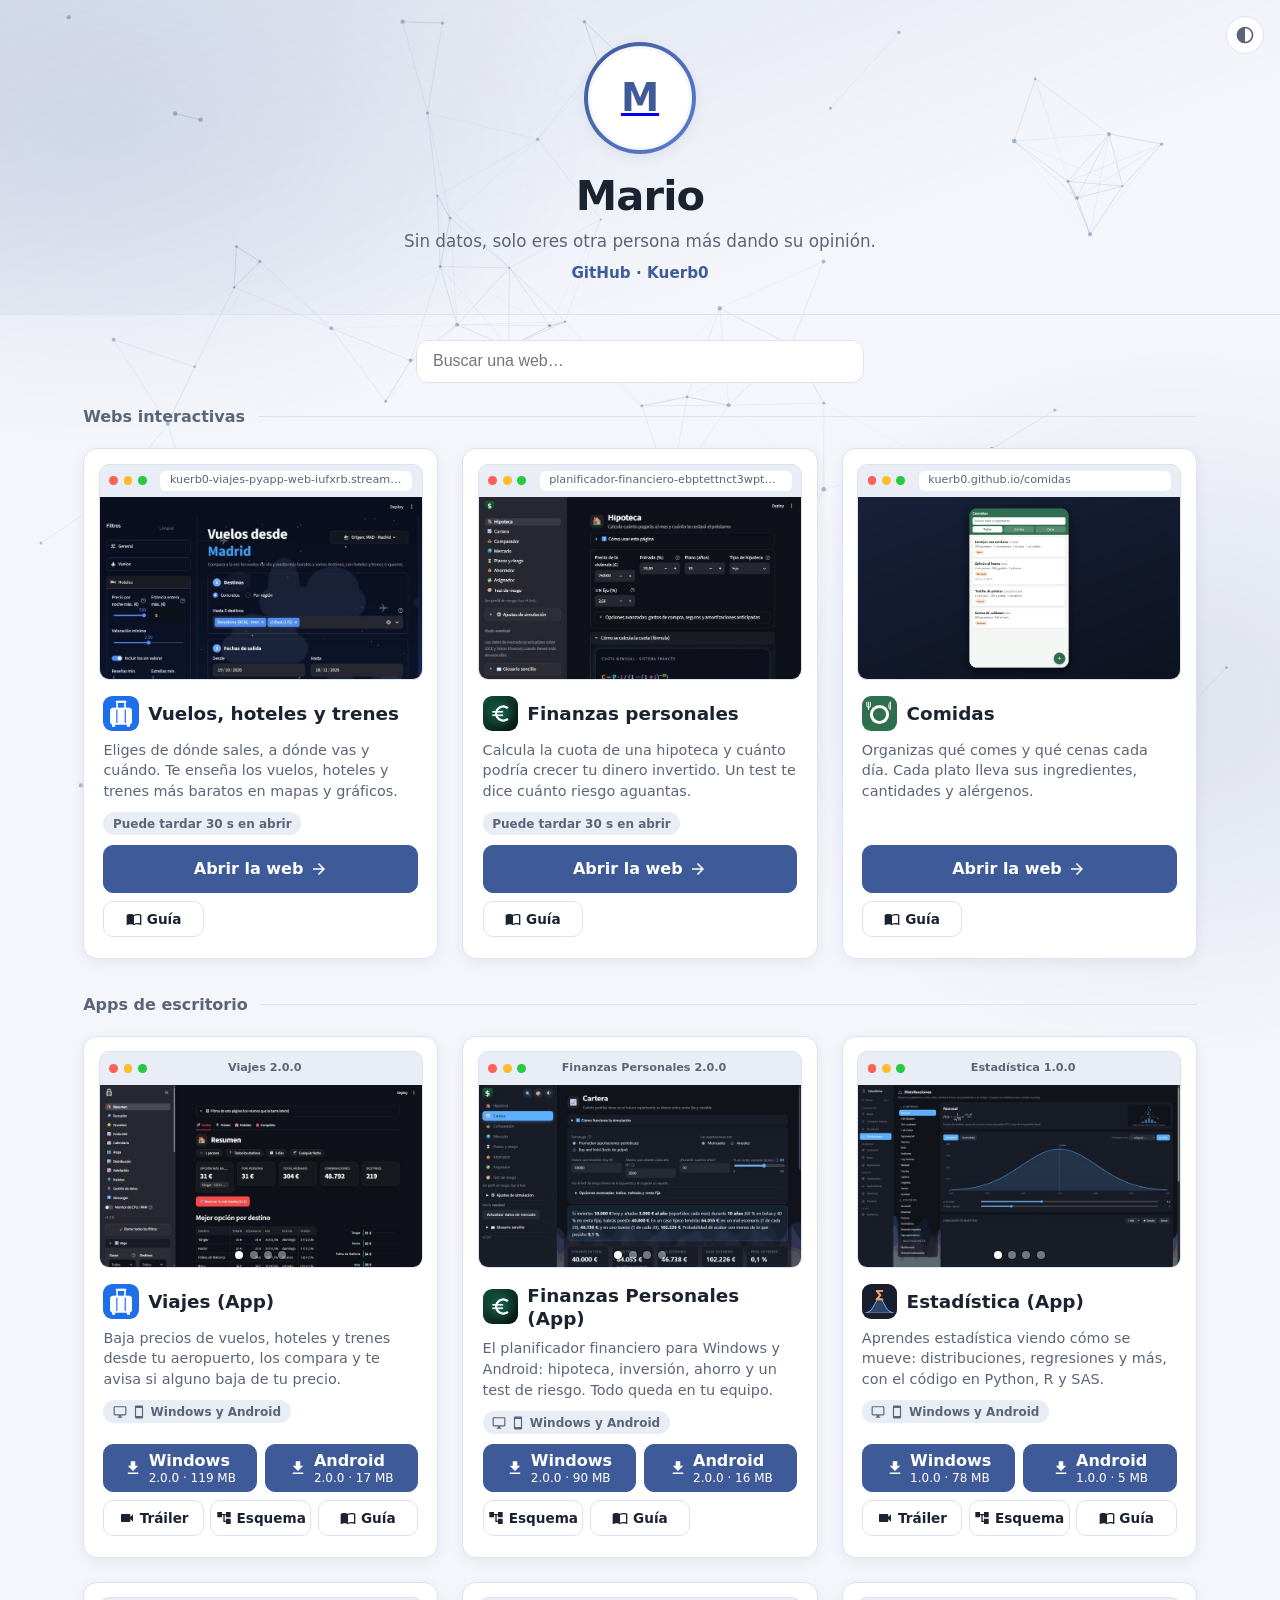
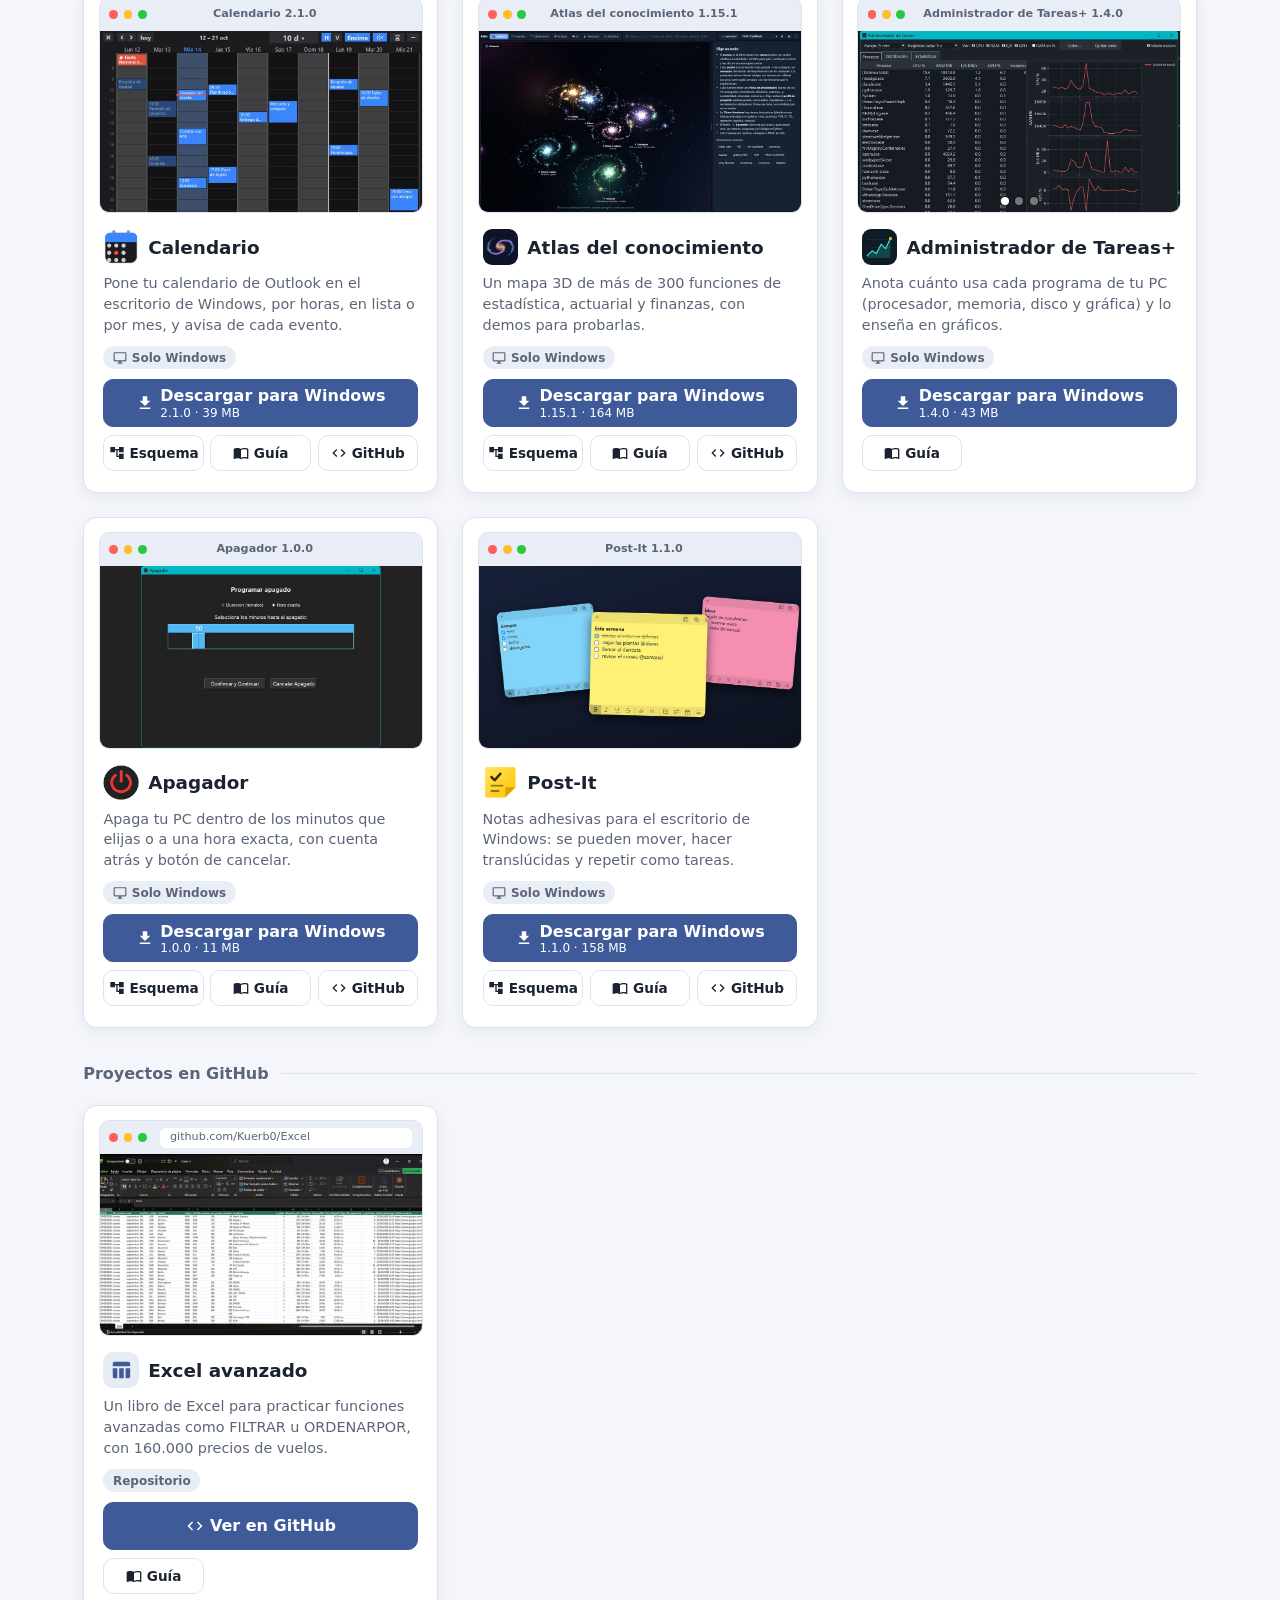
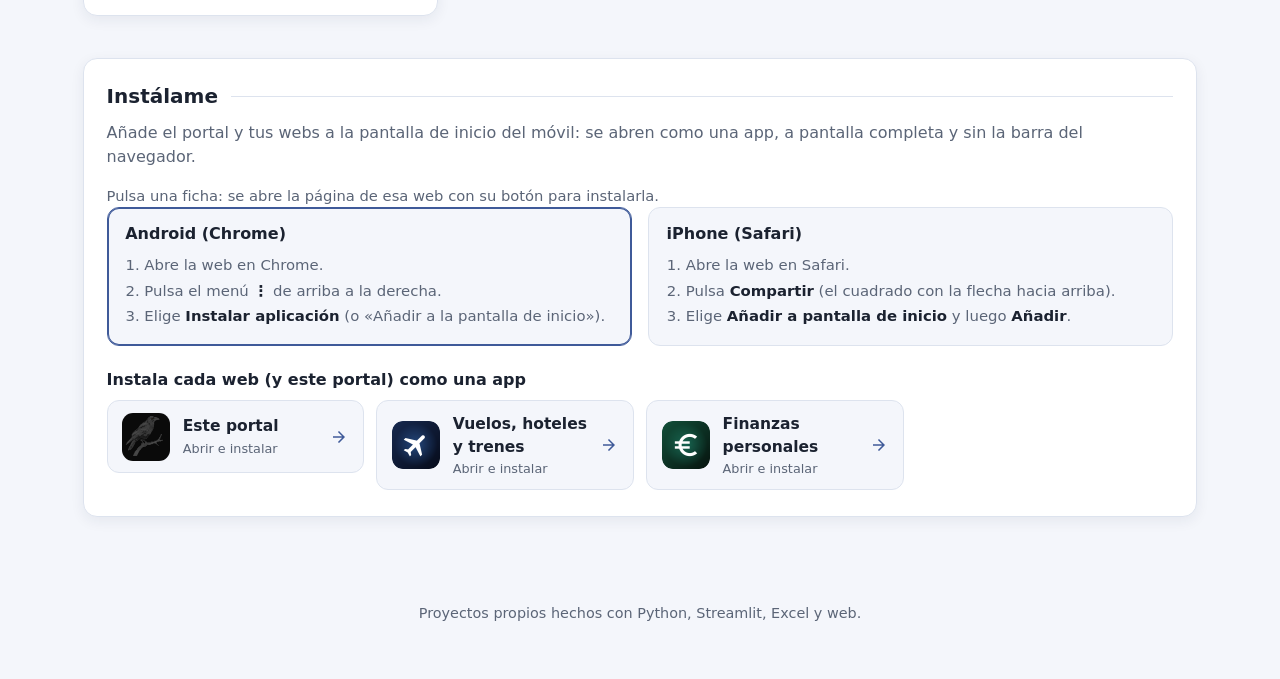
==== index.html @ 9c93e76f "Portal: acción principal clara, tarjetas iguales y barra de ventana en las apps - La acción principa" ====
<!doctype html>
<html lang="es">
<head>
<meta charset="utf-8">
<meta name="viewport" content="width=device-width,initial-scale=1">
<title>Mario · webs</title>
<meta name="description" content="Pequeñas webs interactivas para aprender y hacer cuentas: viajes, estadística básica, finanzas personales y más.">
<meta name="theme-color" content="#0e1320">
<meta property="og:type" content="website">
<meta property="og:title" content="Mario · webs">
<meta property="og:description" content="Sin datos, solo eres otra persona más dando su opinión.">
<meta property="og:image" content="https://kuerb0.github.io/portal/img/viajes.jpg">
<link rel="icon" type="image/png" href="icon-192.png">
<link rel="apple-touch-icon" href="apple-touch-icon.png">
<link rel="stylesheet" href="estilo.css">
</head>
<body>
<canvas id="fondo" aria-hidden="true"></canvas>
<header class="cabecera">
  <button id="tema" class="tema" type="button" title="Cambiar entre tema claro y oscuro" aria-label="Cambiar entre tema claro y oscuro">
    <svg viewBox="0 0 24 24" width="20" height="20" aria-hidden="true"><path fill="currentColor" d="M12 2C6.48 2 2 6.48 2 12s4.48 10 10 10 10-4.48 10-10S17.52 2 12 2zm0 18V4c4.41 0 8 3.59 8 8s-3.59 8-8 8z"/></svg>
  </button>
  <a class="perfil" href="https://github.com/Kuerb0" target="_blank" rel="noopener" aria-label="Perfil de GitHub">
    <img class="avatar" src="https://github.com/Kuerb0.png?size=200" alt="Foto de perfil" width="104" height="104" onerror="this.replaceWith(Object.assign(document.createElement('span'),{className:'avatar sin',textContent:'M'}))">
  </a>
  <h1>Mario</h1>
  <p class="lema">Sin datos, solo eres otra persona más dando su opinión.</p>
  <p class="enlaces"><a href="https://github.com/Kuerb0" target="_blank" rel="noopener">GitHub · Kuerb0</a></p>
</header>

<main>
  <div class="buscador"><input id="buscar" type="search" placeholder="Buscar una web…" aria-label="Buscar una web"></div>
  <section id="rejilla" class="rejilla" aria-live="polite"></section>
  <p id="vacio" class="vacio" hidden>Ninguna web coincide con la búsqueda.</p>

  <section id="instalar" class="instalar" aria-labelledby="t-instalar">
    <h2 id="t-instalar" class="seccion">Instálame</h2>
    <p class="inst-intro">Añade el portal y tus webs a la pantalla de inicio del móvil: se abren como una app, a pantalla completa y sin la barra del navegador.</p>
    <p id="inst-estado" class="inst-estado"></p>
    <div class="inst-pasos">
      <div id="pasos-android">
        <h3>Android (Chrome)</h3>
        <ol>
          <li>Abre la web en Chrome.</li>
          <li>Pulsa el menú <strong>⋮</strong> de arriba a la derecha.</li>
          <li>Elige <strong>Instalar aplicación</strong> (o «Añadir a la pantalla de inicio»).</li>
        </ol>
      </div>
      <div id="pasos-ios">
        <h3>iPhone (Safari)</h3>
        <ol>
          <li>Abre la web en Safari.</li>
          <li>Pulsa <strong>Compartir</strong> (el cuadrado con la flecha hacia arriba).</li>
          <li>Elige <strong>Añadir a pantalla de inicio</strong> y luego <strong>Añadir</strong>.</li>
        </ol>
      </div>
    </div>
    <h3 class="inst-sub">Instala cada web (y este portal) como una app</h3>
    <ul id="inst-apps" class="inst-apps"></ul>
  </section>
</main>

<footer class="pie">
  <p>Proyectos propios hechos con Python, Streamlit, Excel y web.</p>
</footer>
<div class="visor-modal" id="visor" role="dialog" aria-modal="true" aria-labelledby="visor-titulo">
  <header>
    <h2 id="visor-titulo">Flujograma</h2>
    <button class="btn" id="visor-menos" type="button" title="Alejar" aria-label="Alejar">−</button>
    <button class="btn" id="visor-mas" type="button" title="Acercar" aria-label="Acercar">+</button>
    <button class="btn" id="visor-ajustar" type="button" title="Ajustar a la ventana">Ajustar</button>
    <a class="btn" id="visor-abrir" href="#" target="_blank" rel="noopener" title="Abrir el SVG en una pestaña">Abrir SVG</a>
    <button class="btn" id="visor-cerrar" type="button" title="Cerrar (Esc)" aria-label="Cerrar">✕</button>
  </header>
  <div class="lienzo" id="visor-lienzo"><img id="visor-img" alt="" draggable="false"></div>
  <footer>Rueda del ratón o +/− para ampliar · arrastra para moverte · Esc para cerrar</footer>
</div>
<script src="instalar.js"></script>
<script src="portal.js"></script>
<script src="fondo.js"></script>
</body>
</html>
---- estilo.css ----
:root{--fondo:#f4f6fb;--tarjeta:#ffffff;--texto:#1b2230;--suave:#5b6577;--borde:#dde3ee;--acento:#3f5a99;--acento2:#5b7fd1;--sombra:0 4px 14px rgba(30,40,70,.07);--marco:#e9edf6;--ok:#1f7a45;--ok-fondo:rgba(31,122,69,.12);--tinte:rgba(63,90,153,.12);--sobre-acento:#ffffff}
@media (prefers-color-scheme:dark){:root:not([data-tema="claro"]){--fondo:#0e1320;--tarjeta:#171e30;--texto:#e8ecf5;--suave:#9aa6bf;--borde:#27314a;--acento:#7b9bf0;--acento2:#a5bbff;--sombra:0 4px 14px rgba(0,0,0,.35);--marco:#222c45;--ok:#5fd08d;--ok-fondo:rgba(95,208,141,.14);--tinte:rgba(123,155,240,.16);--sobre-acento:#0e1320}}
:root[data-tema="oscuro"]{--fondo:#0e1320;--tarjeta:#171e30;--texto:#e8ecf5;--suave:#9aa6bf;--borde:#27314a;--acento:#7b9bf0;--acento2:#a5bbff;--sombra:0 4px 14px rgba(0,0,0,.35);--marco:#222c45;--ok:#5fd08d;--ok-fondo:rgba(95,208,141,.14);--tinte:rgba(123,155,240,.16);--sobre-acento:#0e1320}
*{box-sizing:border-box}
body{margin:0;background:var(--fondo);color:var(--texto);font-family:"Segoe UI",system-ui,-apple-system,sans-serif;line-height:1.5}
#fondo{position:fixed;inset:0;width:100%;height:100%;z-index:-1;pointer-events:none}
body::before{content:"";position:fixed;inset:-20%;z-index:-2;pointer-events:none;background:radial-gradient(40% 35% at 20% 25%,var(--tinte),transparent 70%),radial-gradient(35% 40% at 80% 70%,var(--tinte),transparent 70%);animation:deriva 28s ease-in-out infinite alternate}
@keyframes deriva{to{transform:translate3d(6%,4%,0) scale(1.08)}}
a:focus-visible,button:focus-visible{outline:2px solid var(--acento);outline-offset:3px}
.cabecera{position:relative;text-align:center;padding:2.6rem 1.2rem 1.8rem;background:linear-gradient(160deg,var(--tinte),transparent 70%);border-bottom:1px solid var(--borde)}
.perfil{display:inline-block;border-radius:50%;padding:4px;background:linear-gradient(135deg,var(--acento),var(--acento2));box-shadow:var(--sombra);transition:transform .25s ease}
.perfil:hover{transform:scale(1.04)}
.avatar{display:block;width:104px;height:104px;border-radius:50%;object-fit:cover;background:var(--tarjeta);border:3px solid var(--fondo)}
.avatar.sin{display:grid;place-items:center;font-size:2.4rem;font-weight:700;color:var(--acento)}
.cabecera h1{margin:.7rem 0 .1rem;font-size:clamp(1.8rem,4.5vw,2.6rem);letter-spacing:-.02em}
.lema{margin:0 auto;max-width:34rem;color:var(--suave);font-size:1.05rem}
.enlaces{margin:.5rem 0 0;font-size:.95rem}
.enlaces a{color:var(--acento);text-decoration:none;font-weight:600}
.enlaces a:hover{text-decoration:underline}
.tema{position:absolute;top:1rem;right:1rem;display:grid;place-items:center;border:1px solid var(--borde);background:var(--tarjeta);color:var(--suave);border-radius:999px;width:2.4rem;height:2.4rem;cursor:pointer;transition:color .2s,border-color .2s}
.tema:hover{color:var(--acento);border-color:var(--acento)}
main{max-width:72rem;margin:0 auto;padding:1.6rem 1.2rem 3rem}
.buscador{margin:0 auto .8rem;max-width:28rem}
.buscador input{width:100%;padding:.7rem 1rem;border-radius:12px;border:1px solid var(--borde);background:var(--tarjeta);color:var(--texto);font-size:1rem}
.buscador input:focus{outline:2px solid var(--acento);outline-offset:1px}
.aviso{display:flex;align-items:center;justify-content:center;gap:.4rem;margin:0 auto 1.8rem;max-width:40rem;text-align:center;font-size:.85rem;color:var(--suave)}
.aviso svg{flex:none}
.rejilla{display:grid;grid-template-columns:repeat(auto-fill,minmax(min(20rem,100%),1fr));gap:1.5rem}
.tarjeta{position:relative;display:flex;flex-direction:column;overflow:hidden;border-radius:14px;background:var(--tarjeta);border:1px solid var(--borde);box-shadow:var(--sombra);color:inherit;text-decoration:none;transition:transform .2s ease,box-shadow .2s ease,border-color .2s ease;animation:entra .5s ease both}
.tarjeta.viva:hover,.tarjeta.viva:focus-within{transform:translateY(-3px);border-color:var(--acento);box-shadow:0 10px 24px rgba(30,40,70,.16)}
.tarjeta.apagada{opacity:.75}
.marco{position:relative;z-index:2;cursor:zoom-in;margin:.9rem .9rem 0;border-radius:10px;overflow:hidden;border:1px solid var(--borde);background:var(--marco)}
.barra{display:flex;align-items:center;gap:.35rem;padding:.4rem .6rem}
.barra i{width:.55rem;height:.55rem;border-radius:50%;background:#ff6159}
.barra i:nth-child(2){background:#ffbd2e}.barra i:nth-child(3){background:#28c941}
.barra span{margin-left:.5rem;flex:1;font-size:.7rem;color:var(--suave);background:var(--tarjeta);border-radius:6px;padding:.1rem .6rem;white-space:nowrap;overflow:hidden;text-overflow:ellipsis}
.barra.ventana span{background:none;margin:0 2.2rem 0 0;text-align:center;font-weight:600}
.tarjeta.ampliada{grid-column:1/-1;flex-direction:row;align-items:flex-start;border-color:var(--acento)}
.tarjeta.ampliada .marco{flex:1.9 1 0;min-width:0;margin:1.1rem;cursor:zoom-out}
.tarjeta.ampliada .cuerpo{flex:1 1 0;min-width:17rem}
@media (max-width:899px){.tarjeta.ampliada{flex-direction:column}.tarjeta.ampliada .marco{margin:.9rem .9rem 0}}
.marco:focus-visible{outline:3px solid var(--acento);outline-offset:2px}
::view-transition-group(*){animation-duration:.35s}
.vista{aspect-ratio:16/9;overflow:hidden;background:var(--tarjeta)}
.vista img{display:block;width:100%;height:100%;object-fit:cover;object-position:top left;transition:transform .5s ease}
.tarjeta.viva:hover .vista>img{transform:scale(1.04)}
.galeria{position:relative;width:100%;height:100%}
.galeria img{position:absolute;inset:0;opacity:0;transition:opacity .7s ease}
.galeria img.on{opacity:1}
.puntos{position:absolute;left:0;right:0;bottom:.45rem;display:flex;justify-content:center;gap:.4rem}
.puntos button{width:.5rem;height:.5rem;padding:0;border:0;border-radius:50%;background:#ffffff66;cursor:pointer;box-shadow:0 0 0 1px #0006}
.puntos button.on{background:#fff}
.sin-imagen{display:grid;place-items:center;height:100%;color:var(--acento);opacity:.35}
.cuerpo{display:flex;flex-direction:column;gap:.55rem;padding:1rem 1.2rem 1.3rem;flex:1}
.titulo{display:flex;align-items:center;gap:.6rem}
.ico{flex:none;display:grid;place-items:center;width:2.2rem;height:2.2rem;border-radius:10px;background:var(--tinte);color:var(--acento)}
.ico.propio{background:none}
.ico.propio img{width:100%;height:100%;border-radius:9px;object-fit:cover}
.cuerpo h2{margin:0;font-size:1.15rem;line-height:1.25;flex:1}
.seccion{grid-column:1/-1;display:flex;align-items:center;gap:.8rem;margin:.6rem 0 -.3rem;font-size:1rem;font-weight:650;color:var(--suave)}
.seccion::after{content:"";flex:1;height:1px;background:var(--borde)}
.resumen{margin:0;font-size:.9rem;line-height:1.45;color:var(--suave);display:-webkit-box;-webkit-line-clamp:3;line-clamp:3;-webkit-box-orient:vertical;overflow:hidden;min-height:calc(3 * 1.45em)}
.insignia{display:flex;align-items:center;min-height:1.6rem}
.estado{display:inline-flex;align-items:center;gap:.3rem;font-size:.75rem;font-weight:600;padding:.15rem .6rem;border-radius:999px;background:var(--marco);color:var(--suave)}
.estado svg{flex:none}
/* acciones: la principal rellena con el acento; las secundarias, con borde fino. Ancladas abajo e iguales en todas las tarjetas */
.acciones{display:grid;gap:.5rem;margin-top:auto}
.principales{display:flex;gap:.5rem}
.secundarias{display:grid;grid-template-columns:repeat(3,minmax(0,1fr));gap:.4rem;min-height:2.25rem}
.boton{position:relative;z-index:2;display:inline-flex;align-items:center;justify-content:center;gap:.4rem;min-width:0;font:inherit;font-weight:600;text-decoration:none;white-space:nowrap;cursor:pointer;border-radius:10px}
.boton svg{flex:none}
.boton.prin{flex:1;min-height:3rem;padding:.35rem .8rem;background:var(--acento);border:1px solid var(--acento);color:var(--sobre-acento)}
.boton.prin:hover{background:var(--acento2);border-color:var(--acento2)}
.boton.prin span{display:flex;flex-direction:column;align-items:flex-start;min-width:0;line-height:1.2}
.boton.prin small{font-size:.75rem;font-weight:500}
.boton.sec{gap:.3rem;min-height:2.25rem;padding:.25rem .3rem;font-size:.85rem;background:transparent;border:1px solid var(--borde);color:var(--texto)}
.boton.sec:hover,.boton.sec[aria-expanded=true]{border-color:var(--acento);color:var(--acento);background:var(--tinte)}
.vacio,.pie{text-align:center;color:var(--suave)}
.pie{padding:1.5rem 1rem 2.5rem;font-size:.9rem}
@keyframes entra{from{opacity:0;transform:translateY(14px)}to{opacity:1;transform:none}}
@media (prefers-reduced-motion:reduce){body::before{animation:none}.tarjeta,.vista img,.galeria img,.perfil,.boton svg{animation:none;transition:none}}

/* ---- sección «Instálame» */
.instalar{margin-top:2.6rem;padding:1.4rem 1.4rem 1.6rem;border:1px solid var(--borde);border-radius:14px;background:var(--tarjeta);box-shadow:var(--sombra)}
.instalar .seccion{margin:0 0 .6rem;font-size:1.25rem;color:var(--texto)}
.inst-intro{margin:0 0 1rem;color:var(--suave)}
.inst-estado{margin:0;font-size:.92rem;color:var(--suave)}
.inst-pasos{display:grid;grid-template-columns:repeat(auto-fit,minmax(15rem,1fr));gap:1rem;margin-bottom:1.4rem}
.inst-pasos>div{padding:.9rem 1.1rem;border:1px solid var(--borde);border-radius:12px;background:var(--fondo)}
.inst-pasos>div.resalta{border-color:var(--acento);box-shadow:0 0 0 1px var(--acento) inset}
.inst-pasos h3,.inst-sub{margin:0 0 .5rem;font-size:1rem}
.inst-pasos ol{margin:0;padding-left:1.2rem;color:var(--suave);font-size:.93rem}
.inst-pasos li{margin:.2rem 0}
.inst-pasos strong{color:var(--texto)}
.inst-apps{display:grid;grid-template-columns:repeat(auto-fill,minmax(15rem,1fr));gap:.8rem;margin:0;padding:0;list-style:none}
.inst-app{display:flex;align-items:center;gap:.8rem;padding:.7rem .9rem;border:1px solid var(--borde);border-radius:12px;color:inherit;text-decoration:none;background:var(--fondo);transition:border-color .2s,transform .2s}
.inst-app:hover,.inst-app:focus-visible{border-color:var(--acento);transform:translateY(-2px)}
.inst-app img{border-radius:11px;flex:none}
.inst-app span{flex:1;display:flex;flex-direction:column;min-width:0}
.inst-app strong{font-size:.97rem}
.inst-app small{color:var(--suave);font-size:.8rem}
.inst-app svg{flex:none;color:var(--acento)}

/* ---- flujograma de las apps de escritorio (se despliega en la tarjeta y se amplía en un visor) */
.panel-flujo{position:relative;z-index:2;border:1px solid var(--borde);border-radius:10px;overflow:hidden;background:#fff}
.panel-flujo[hidden]{display:none}
.visor-mini{height:13rem;overflow:auto;background:#fff}
.visor-mini img{display:block;width:150%;max-width:none}
.barra-flujo{display:flex;align-items:center;justify-content:space-between;padding:.3rem .6rem;background:var(--marco);font-size:.78rem;color:var(--suave)}
.barra-flujo button{display:inline-flex;align-items:center;gap:.25rem;font:inherit;font-size:.8rem;border:0;background:none;color:var(--acento);font-weight:600;cursor:pointer}
.visor-modal{position:fixed;inset:0;z-index:50;display:none;flex-direction:column;background:rgba(10,14,24,.78);backdrop-filter:blur(3px)}
.visor-modal.on{display:flex}
.visor-modal header{display:flex;align-items:center;gap:.6rem;padding:.7rem 1rem;background:var(--tarjeta);border-bottom:1px solid var(--borde)}
.visor-modal h2{margin:0;font-size:1.05rem;flex:1;min-width:0;overflow:hidden;text-overflow:ellipsis;white-space:nowrap}
.visor-modal .btn{display:grid;place-items:center;min-width:2.1rem;height:2.1rem;padding:0 .6rem;border:1px solid var(--borde);background:var(--fondo);color:var(--texto);border-radius:8px;font:inherit;text-decoration:none;cursor:pointer}
.visor-modal .btn:hover{border-color:var(--acento);color:var(--acento)}
.lienzo{flex:1;overflow:hidden;position:relative;background:#fff;cursor:grab;touch-action:none}
.lienzo.arrastra{cursor:grabbing}
.lienzo img{position:absolute;left:0;top:0;transform-origin:0 0;user-select:none;-webkit-user-drag:none;max-width:none}
.visor-modal footer{padding:.4rem 1rem;background:var(--tarjeta);border-top:1px solid var(--borde);font-size:.8rem;color:var(--suave)}
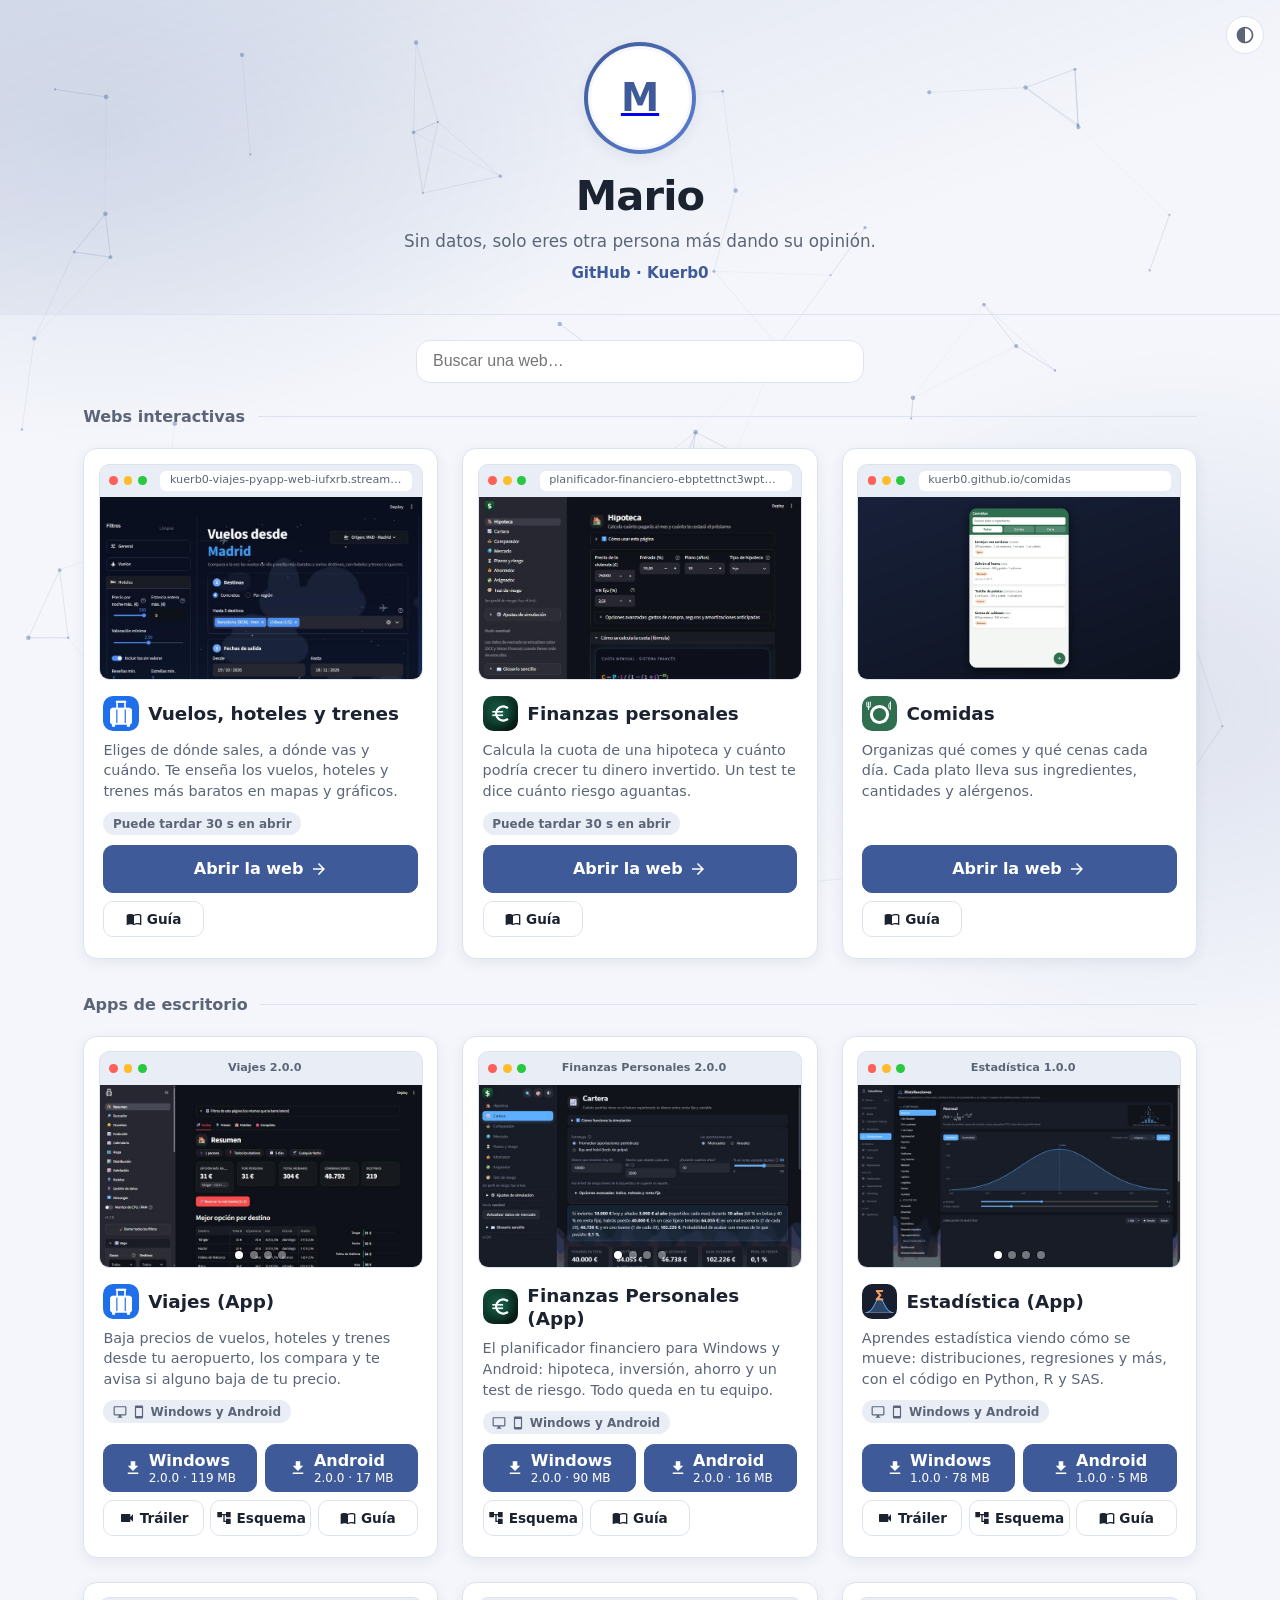
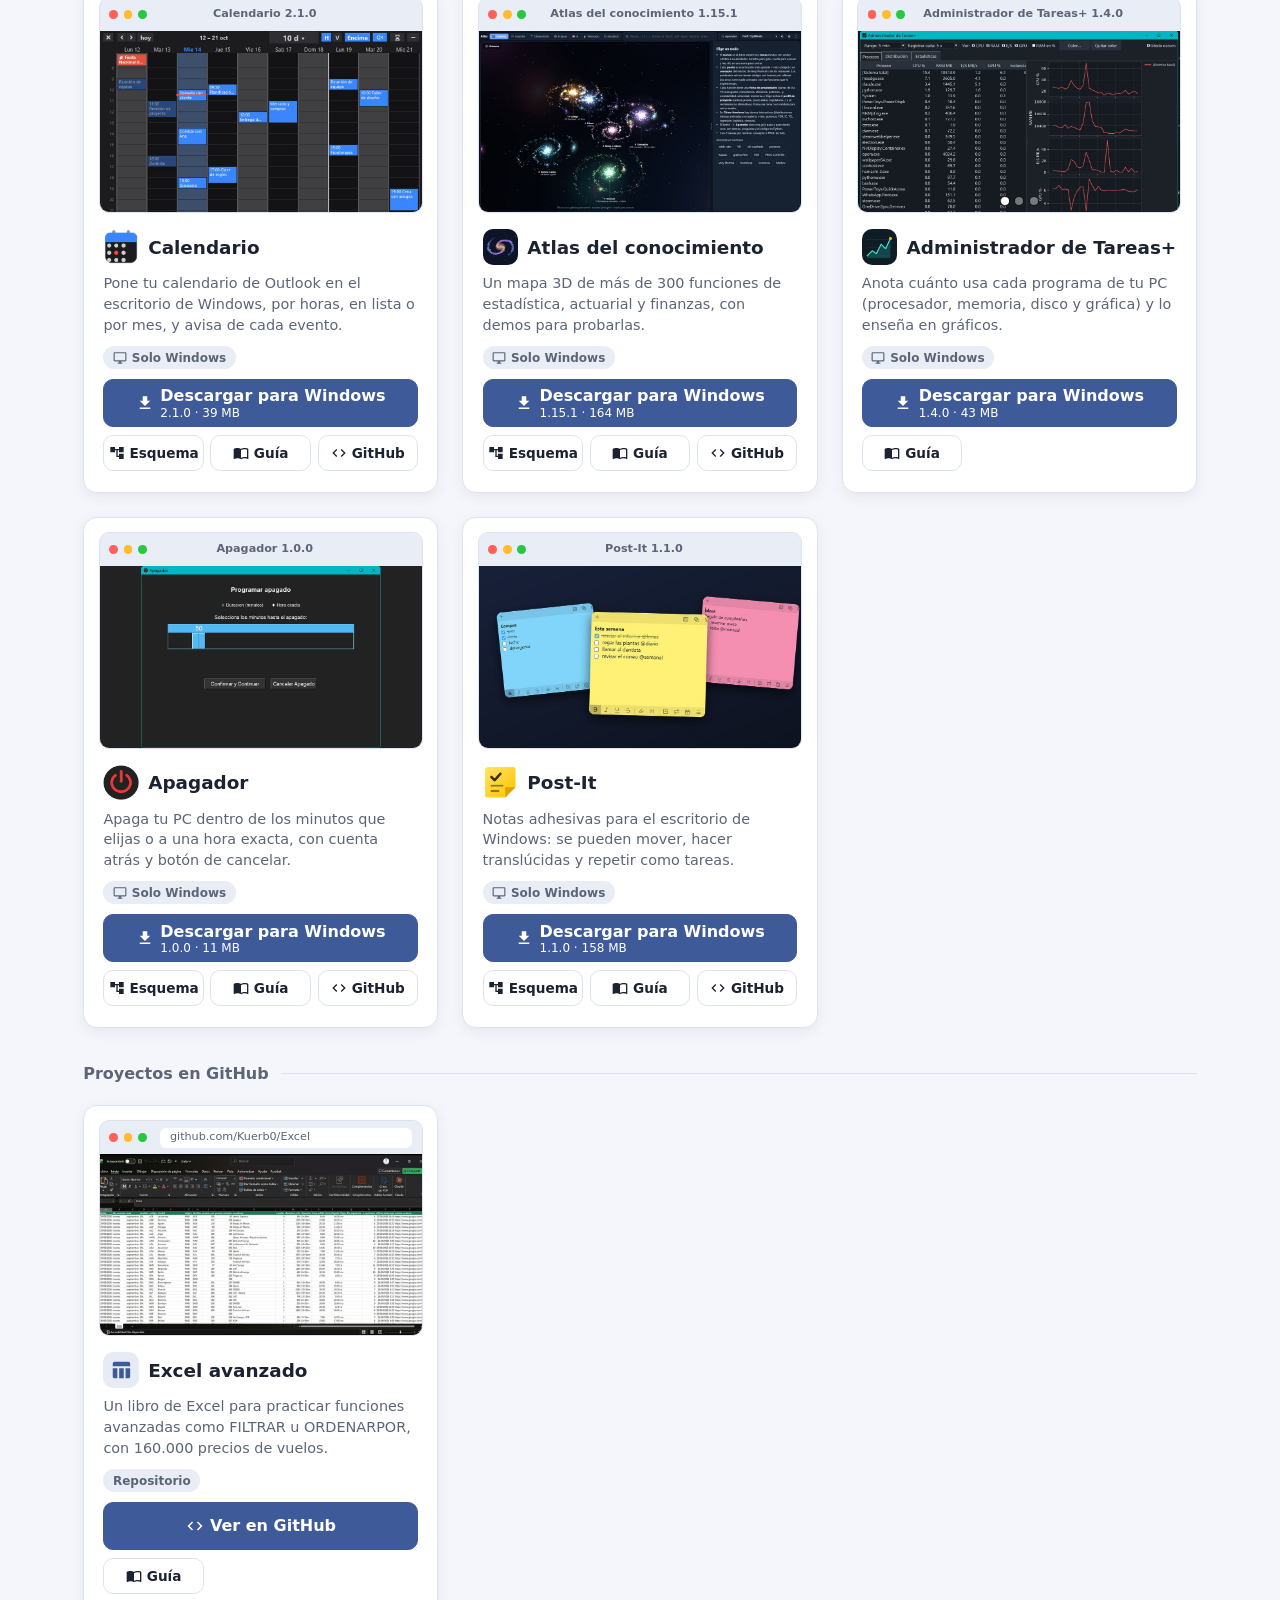
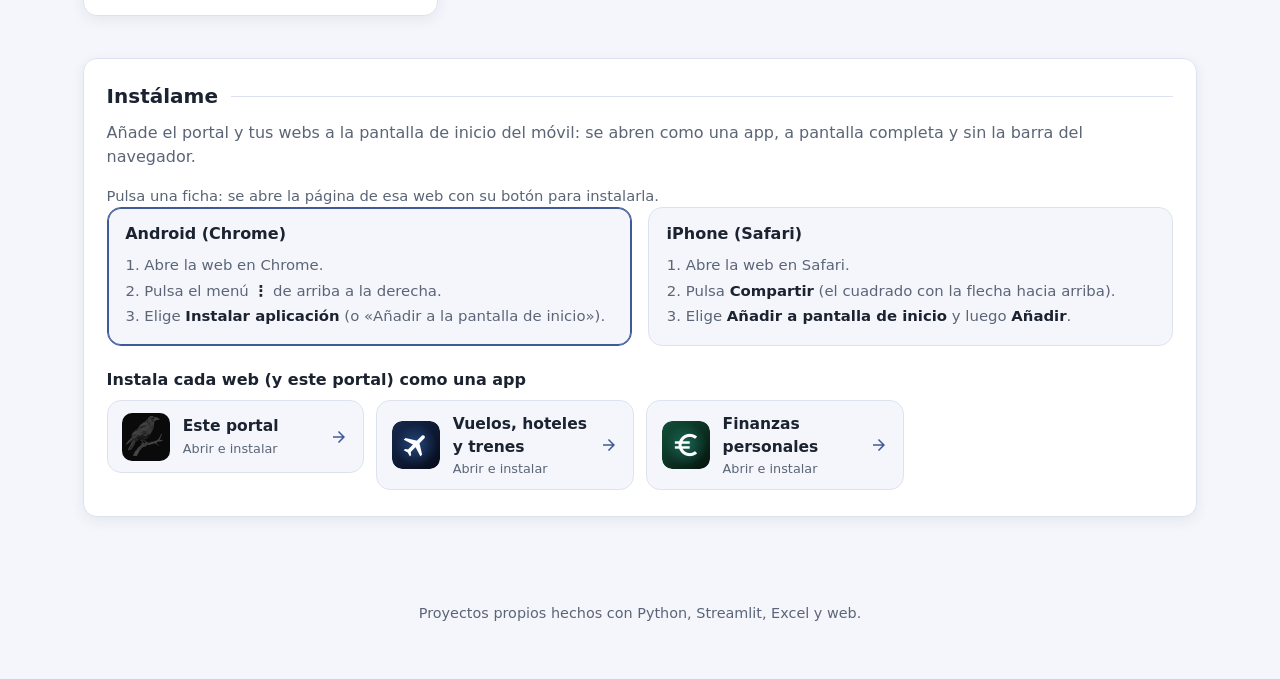
==== commit f62a92f7: "Portal: red de seguridad (comprobar.py) y un solo juego de colores - herramientas/comprobar.py: un c" ====
--- a/index.html
+++ b/index.html
@@ -5,7 +5,8 @@
 <meta name="viewport" content="width=device-width,initial-scale=1">
 <title>Mario · webs</title>
 <meta name="description" content="Pequeñas webs interactivas para aprender y hacer cuentas: viajes, estadística básica, finanzas personales y más.">
-<meta name="theme-color" content="#0e1320">
+<meta name="theme-color" content="#f4f6fb" media="(prefers-color-scheme: light)">
+<meta name="theme-color" content="#0e1320" media="(prefers-color-scheme: dark)">
 <meta property="og:type" content="website">
 <meta property="og:title" content="Mario · webs">
 <meta property="og:description" content="Sin datos, solo eres otra persona más dando su opinión.">
--- a/estilo.css
+++ b/estilo.css
@@ -1,12 +1,34 @@
-:root{--fondo:#f4f6fb;--tarjeta:#ffffff;--texto:#1b2230;--suave:#5b6577;--borde:#dde3ee;--acento:#3f5a99;--acento2:#5b7fd1;--sombra:0 4px 14px rgba(30,40,70,.07);--marco:#e9edf6;--ok:#1f7a45;--ok-fondo:rgba(31,122,69,.12);--tinte:rgba(63,90,153,.12);--sobre-acento:#ffffff}
-@media (prefers-color-scheme:dark){:root:not([data-tema="claro"]){--fondo:#0e1320;--tarjeta:#171e30;--texto:#e8ecf5;--suave:#9aa6bf;--borde:#27314a;--acento:#7b9bf0;--acento2:#a5bbff;--sombra:0 4px 14px rgba(0,0,0,.35);--marco:#222c45;--ok:#5fd08d;--ok-fondo:rgba(95,208,141,.14);--tinte:rgba(123,155,240,.16);--sobre-acento:#0e1320}}
-:root[data-tema="oscuro"]{--fondo:#0e1320;--tarjeta:#171e30;--texto:#e8ecf5;--suave:#9aa6bf;--borde:#27314a;--acento:#7b9bf0;--acento2:#a5bbff;--sombra:0 4px 14px rgba(0,0,0,.35);--marco:#222c45;--ok:#5fd08d;--ok-fondo:rgba(95,208,141,.14);--tinte:rgba(123,155,240,.16);--sobre-acento:#0e1320}
+/* ---- colores y medidas. Un solo juego: light-dark() elige según color-scheme (el del sistema o el tema elegido) */
+:root{
+  color-scheme:light dark;
+  --fondo:light-dark(#f4f6fb,#0e1320);
+  --tarjeta:light-dark(#ffffff,#171e30);
+  --texto:light-dark(#1b2230,#e8ecf5);
+  --suave:light-dark(#5b6577,#9aa6bf);
+  --borde:light-dark(#dde3ee,#27314a);
+  --acento:light-dark(#3f5a99,#7b9bf0);
+  --acento2:light-dark(#5b7fd1,#a5bbff);
+  --sombra:0 4px 14px var(--sombra-c);
+  --sombra-c:light-dark(rgba(30,40,70,.07),rgba(0,0,0,.35));
+  --marco:light-dark(#e9edf6,#222c45);
+  --tinte:light-dark(rgba(63,90,153,.12),rgba(123,155,240,.16));
+  --sobre-acento:light-dark(#ffffff,#0e1320);
+  --r-s:6px;
+  --r-m:10px;
+  --r-l:14px;
+}
+:root[data-tema="claro"]{color-scheme:light}
+:root[data-tema="oscuro"]{color-scheme:dark}
+
+/* ---- base y fondo */
 *{box-sizing:border-box}
 body{margin:0;background:var(--fondo);color:var(--texto);font-family:"Segoe UI",system-ui,-apple-system,sans-serif;line-height:1.5}
 #fondo{position:fixed;inset:0;width:100%;height:100%;z-index:-1;pointer-events:none}
 body::before{content:"";position:fixed;inset:-20%;z-index:-2;pointer-events:none;background:radial-gradient(40% 35% at 20% 25%,var(--tinte),transparent 70%),radial-gradient(35% 40% at 80% 70%,var(--tinte),transparent 70%);animation:deriva 28s ease-in-out infinite alternate}
 @keyframes deriva{to{transform:translate3d(6%,4%,0) scale(1.08)}}
 a:focus-visible,button:focus-visible{outline:2px solid var(--acento);outline-offset:3px}
+
+/* ---- cabecera */
 .cabecera{position:relative;text-align:center;padding:2.6rem 1.2rem 1.8rem;background:linear-gradient(160deg,var(--tinte),transparent 70%);border-bottom:1px solid var(--borde)}
 .perfil{display:inline-block;border-radius:50%;padding:4px;background:linear-gradient(135deg,var(--acento),var(--acento2));box-shadow:var(--sombra);transition:transform .25s ease}
 .perfil:hover{transform:scale(1.04)}
@@ -19,21 +41,25 @@
 .enlaces a:hover{text-decoration:underline}
 .tema{position:absolute;top:1rem;right:1rem;display:grid;place-items:center;border:1px solid var(--borde);background:var(--tarjeta);color:var(--suave);border-radius:999px;width:2.4rem;height:2.4rem;cursor:pointer;transition:color .2s,border-color .2s}
 .tema:hover{color:var(--acento);border-color:var(--acento)}
+
+/* ---- buscador */
 main{max-width:72rem;margin:0 auto;padding:1.6rem 1.2rem 3rem}
 .buscador{margin:0 auto .8rem;max-width:28rem}
-.buscador input{width:100%;padding:.7rem 1rem;border-radius:12px;border:1px solid var(--borde);background:var(--tarjeta);color:var(--texto);font-size:1rem}
+.buscador input{width:100%;padding:.7rem 1rem;border-radius:var(--r-l);border:1px solid var(--borde);background:var(--tarjeta);color:var(--texto);font-size:1rem}
 .buscador input:focus{outline:2px solid var(--acento);outline-offset:1px}
 .aviso{display:flex;align-items:center;justify-content:center;gap:.4rem;margin:0 auto 1.8rem;max-width:40rem;text-align:center;font-size:.85rem;color:var(--suave)}
 .aviso svg{flex:none}
+
+/* ---- rejilla y tarjetas */
 .rejilla{display:grid;grid-template-columns:repeat(auto-fill,minmax(min(20rem,100%),1fr));gap:1.5rem}
-.tarjeta{position:relative;display:flex;flex-direction:column;overflow:hidden;border-radius:14px;background:var(--tarjeta);border:1px solid var(--borde);box-shadow:var(--sombra);color:inherit;text-decoration:none;transition:transform .2s ease,box-shadow .2s ease,border-color .2s ease;animation:entra .5s ease both}
+.tarjeta{position:relative;display:flex;flex-direction:column;overflow:hidden;border-radius:var(--r-l);background:var(--tarjeta);border:1px solid var(--borde);box-shadow:var(--sombra);color:inherit;text-decoration:none;transition:transform .2s ease,box-shadow .2s ease,border-color .2s ease;animation:entra .5s ease both}
 .tarjeta.viva:hover,.tarjeta.viva:focus-within{transform:translateY(-3px);border-color:var(--acento);box-shadow:0 10px 24px rgba(30,40,70,.16)}
 .tarjeta.apagada{opacity:.75}
-.marco{position:relative;z-index:2;cursor:zoom-in;margin:.9rem .9rem 0;border-radius:10px;overflow:hidden;border:1px solid var(--borde);background:var(--marco)}
+.marco{position:relative;z-index:2;cursor:zoom-in;margin:.9rem .9rem 0;border-radius:var(--r-m);overflow:hidden;border:1px solid var(--borde);background:var(--marco)}
 .barra{display:flex;align-items:center;gap:.35rem;padding:.4rem .6rem}
 .barra i{width:.55rem;height:.55rem;border-radius:50%;background:#ff6159}
 .barra i:nth-child(2){background:#ffbd2e}.barra i:nth-child(3){background:#28c941}
-.barra span{margin-left:.5rem;flex:1;font-size:.7rem;color:var(--suave);background:var(--tarjeta);border-radius:6px;padding:.1rem .6rem;white-space:nowrap;overflow:hidden;text-overflow:ellipsis}
+.barra span{margin-left:.5rem;flex:1;font-size:.7rem;color:var(--suave);background:var(--tarjeta);border-radius:var(--r-s);padding:.1rem .6rem;white-space:nowrap;overflow:hidden;text-overflow:ellipsis}
 .barra.ventana span{background:none;margin:0 2.2rem 0 0;text-align:center;font-weight:600}
 .tarjeta.ampliada{grid-column:1/-1;flex-direction:row;align-items:flex-start;border-color:var(--acento)}
 .tarjeta.ampliada .marco{flex:1.9 1 0;min-width:0;margin:1.1rem;cursor:zoom-out}
@@ -41,6 +67,8 @@
 @media (max-width:899px){.tarjeta.ampliada{flex-direction:column}.tarjeta.ampliada .marco{margin:.9rem .9rem 0}}
 .marco:focus-visible{outline:3px solid var(--acento);outline-offset:2px}
 ::view-transition-group(*){animation-duration:.35s}
+
+/* ---- miniatura (captura o galería) */
 .vista{aspect-ratio:16/9;overflow:hidden;background:var(--tarjeta)}
 .vista img{display:block;width:100%;height:100%;object-fit:cover;object-position:top left;transition:transform .5s ease}
 .tarjeta.viva:hover .vista>img{transform:scale(1.04)}
@@ -51,11 +79,13 @@
 .puntos button{width:.5rem;height:.5rem;padding:0;border:0;border-radius:50%;background:#ffffff66;cursor:pointer;box-shadow:0 0 0 1px #0006}
 .puntos button.on{background:#fff}
 .sin-imagen{display:grid;place-items:center;height:100%;color:var(--acento);opacity:.35}
+
+/* ---- cuerpo de la tarjeta: título, resumen, insignia */
 .cuerpo{display:flex;flex-direction:column;gap:.55rem;padding:1rem 1.2rem 1.3rem;flex:1}
 .titulo{display:flex;align-items:center;gap:.6rem}
-.ico{flex:none;display:grid;place-items:center;width:2.2rem;height:2.2rem;border-radius:10px;background:var(--tinte);color:var(--acento)}
+.ico{flex:none;display:grid;place-items:center;width:2.2rem;height:2.2rem;border-radius:var(--r-m);background:var(--tinte);color:var(--acento)}
 .ico.propio{background:none}
-.ico.propio img{width:100%;height:100%;border-radius:9px;object-fit:cover}
+.ico.propio img{width:100%;height:100%;border-radius:var(--r-m);object-fit:cover}
 .cuerpo h2{margin:0;font-size:1.15rem;line-height:1.25;flex:1}
 .seccion{grid-column:1/-1;display:flex;align-items:center;gap:.8rem;margin:.6rem 0 -.3rem;font-size:1rem;font-weight:650;color:var(--suave)}
 .seccion::after{content:"";flex:1;height:1px;background:var(--borde)}
@@ -63,11 +93,12 @@
 .insignia{display:flex;align-items:center;min-height:1.6rem}
 .estado{display:inline-flex;align-items:center;gap:.3rem;font-size:.75rem;font-weight:600;padding:.15rem .6rem;border-radius:999px;background:var(--marco);color:var(--suave)}
 .estado svg{flex:none}
-/* acciones: la principal rellena con el acento; las secundarias, con borde fino. Ancladas abajo e iguales en todas las tarjetas */
+
+/* ---- acciones: la principal rellena con el acento; las secundarias, con borde fino. Ancladas abajo e iguales en todas las tarjetas */
 .acciones{display:grid;gap:.5rem;margin-top:auto}
 .principales{display:flex;gap:.5rem}
 .secundarias{display:grid;grid-template-columns:repeat(3,minmax(0,1fr));gap:.4rem;min-height:2.25rem}
-.boton{position:relative;z-index:2;display:inline-flex;align-items:center;justify-content:center;gap:.4rem;min-width:0;font:inherit;font-weight:600;text-decoration:none;white-space:nowrap;cursor:pointer;border-radius:10px}
+.boton{position:relative;z-index:2;display:inline-flex;align-items:center;justify-content:center;gap:.4rem;min-width:0;font:inherit;font-weight:600;text-decoration:none;white-space:nowrap;cursor:pointer;border-radius:var(--r-m)}
 .boton svg{flex:none}
 .boton.prin{flex:1;min-height:3rem;padding:.35rem .8rem;background:var(--acento);border:1px solid var(--acento);color:var(--sobre-acento)}
 .boton.prin:hover{background:var(--acento2);border-color:var(--acento2)}
@@ -75,34 +106,36 @@
 .boton.prin small{font-size:.75rem;font-weight:500}
 .boton.sec{gap:.3rem;min-height:2.25rem;padding:.25rem .3rem;font-size:.85rem;background:transparent;border:1px solid var(--borde);color:var(--texto)}
 .boton.sec:hover,.boton.sec[aria-expanded=true]{border-color:var(--acento);color:var(--acento);background:var(--tinte)}
+
+/* ---- pie y animaciones */
 .vacio,.pie{text-align:center;color:var(--suave)}
 .pie{padding:1.5rem 1rem 2.5rem;font-size:.9rem}
 @keyframes entra{from{opacity:0;transform:translateY(14px)}to{opacity:1;transform:none}}
 @media (prefers-reduced-motion:reduce){body::before{animation:none}.tarjeta,.vista img,.galeria img,.perfil,.boton svg{animation:none;transition:none}}
 
 /* ---- sección «Instálame» */
-.instalar{margin-top:2.6rem;padding:1.4rem 1.4rem 1.6rem;border:1px solid var(--borde);border-radius:14px;background:var(--tarjeta);box-shadow:var(--sombra)}
+.instalar{margin-top:2.6rem;padding:1.4rem 1.4rem 1.6rem;border:1px solid var(--borde);border-radius:var(--r-l);background:var(--tarjeta);box-shadow:var(--sombra)}
 .instalar .seccion{margin:0 0 .6rem;font-size:1.25rem;color:var(--texto)}
 .inst-intro{margin:0 0 1rem;color:var(--suave)}
 .inst-estado{margin:0;font-size:.92rem;color:var(--suave)}
 .inst-pasos{display:grid;grid-template-columns:repeat(auto-fit,minmax(15rem,1fr));gap:1rem;margin-bottom:1.4rem}
-.inst-pasos>div{padding:.9rem 1.1rem;border:1px solid var(--borde);border-radius:12px;background:var(--fondo)}
+.inst-pasos>div{padding:.9rem 1.1rem;border:1px solid var(--borde);border-radius:var(--r-l);background:var(--fondo)}
 .inst-pasos>div.resalta{border-color:var(--acento);box-shadow:0 0 0 1px var(--acento) inset}
 .inst-pasos h3,.inst-sub{margin:0 0 .5rem;font-size:1rem}
 .inst-pasos ol{margin:0;padding-left:1.2rem;color:var(--suave);font-size:.93rem}
 .inst-pasos li{margin:.2rem 0}
 .inst-pasos strong{color:var(--texto)}
 .inst-apps{display:grid;grid-template-columns:repeat(auto-fill,minmax(15rem,1fr));gap:.8rem;margin:0;padding:0;list-style:none}
-.inst-app{display:flex;align-items:center;gap:.8rem;padding:.7rem .9rem;border:1px solid var(--borde);border-radius:12px;color:inherit;text-decoration:none;background:var(--fondo);transition:border-color .2s,transform .2s}
+.inst-app{display:flex;align-items:center;gap:.8rem;padding:.7rem .9rem;border:1px solid var(--borde);border-radius:var(--r-l);color:inherit;text-decoration:none;background:var(--fondo);transition:border-color .2s,transform .2s}
 .inst-app:hover,.inst-app:focus-visible{border-color:var(--acento);transform:translateY(-2px)}
-.inst-app img{border-radius:11px;flex:none}
+.inst-app img{border-radius:var(--r-m);flex:none}
 .inst-app span{flex:1;display:flex;flex-direction:column;min-width:0}
 .inst-app strong{font-size:.97rem}
 .inst-app small{color:var(--suave);font-size:.8rem}
 .inst-app svg{flex:none;color:var(--acento)}
 
 /* ---- flujograma de las apps de escritorio (se despliega en la tarjeta y se amplía en un visor) */
-.panel-flujo{position:relative;z-index:2;border:1px solid var(--borde);border-radius:10px;overflow:hidden;background:#fff}
+.panel-flujo{position:relative;z-index:2;border:1px solid var(--borde);border-radius:var(--r-m);overflow:hidden;background:#fff}
 .panel-flujo[hidden]{display:none}
 .visor-mini{height:13rem;overflow:auto;background:#fff}
 .visor-mini img{display:block;width:150%;max-width:none}
@@ -112,7 +145,7 @@
 .visor-modal.on{display:flex}
 .visor-modal header{display:flex;align-items:center;gap:.6rem;padding:.7rem 1rem;background:var(--tarjeta);border-bottom:1px solid var(--borde)}
 .visor-modal h2{margin:0;font-size:1.05rem;flex:1;min-width:0;overflow:hidden;text-overflow:ellipsis;white-space:nowrap}
-.visor-modal .btn{display:grid;place-items:center;min-width:2.1rem;height:2.1rem;padding:0 .6rem;border:1px solid var(--borde);background:var(--fondo);color:var(--texto);border-radius:8px;font:inherit;text-decoration:none;cursor:pointer}
+.visor-modal .btn{display:grid;place-items:center;min-width:2.1rem;height:2.1rem;padding:0 .6rem;border:1px solid var(--borde);background:var(--fondo);color:var(--texto);border-radius:var(--r-m);font:inherit;text-decoration:none;cursor:pointer}
 .visor-modal .btn:hover{border-color:var(--acento);color:var(--acento)}
 .lienzo{flex:1;overflow:hidden;position:relative;background:#fff;cursor:grab;touch-action:none}
 .lienzo.arrastra{cursor:grabbing}
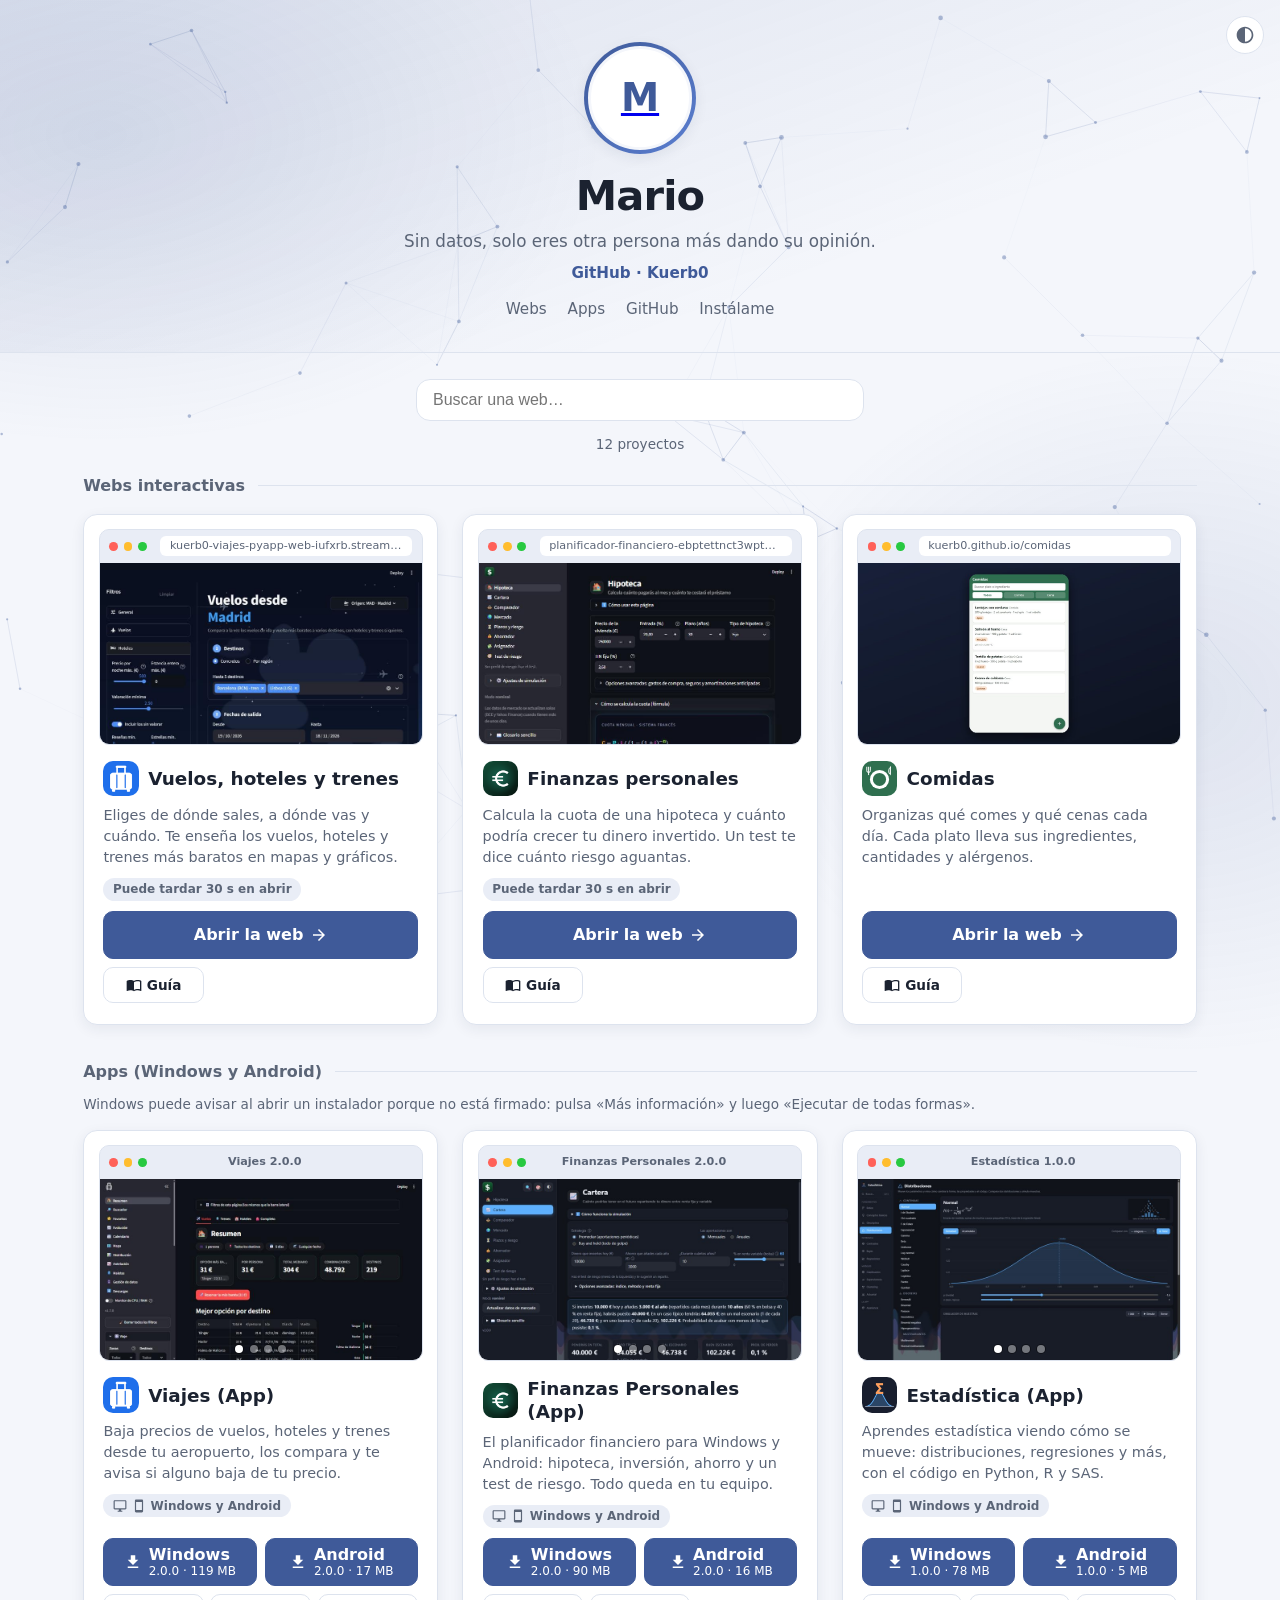
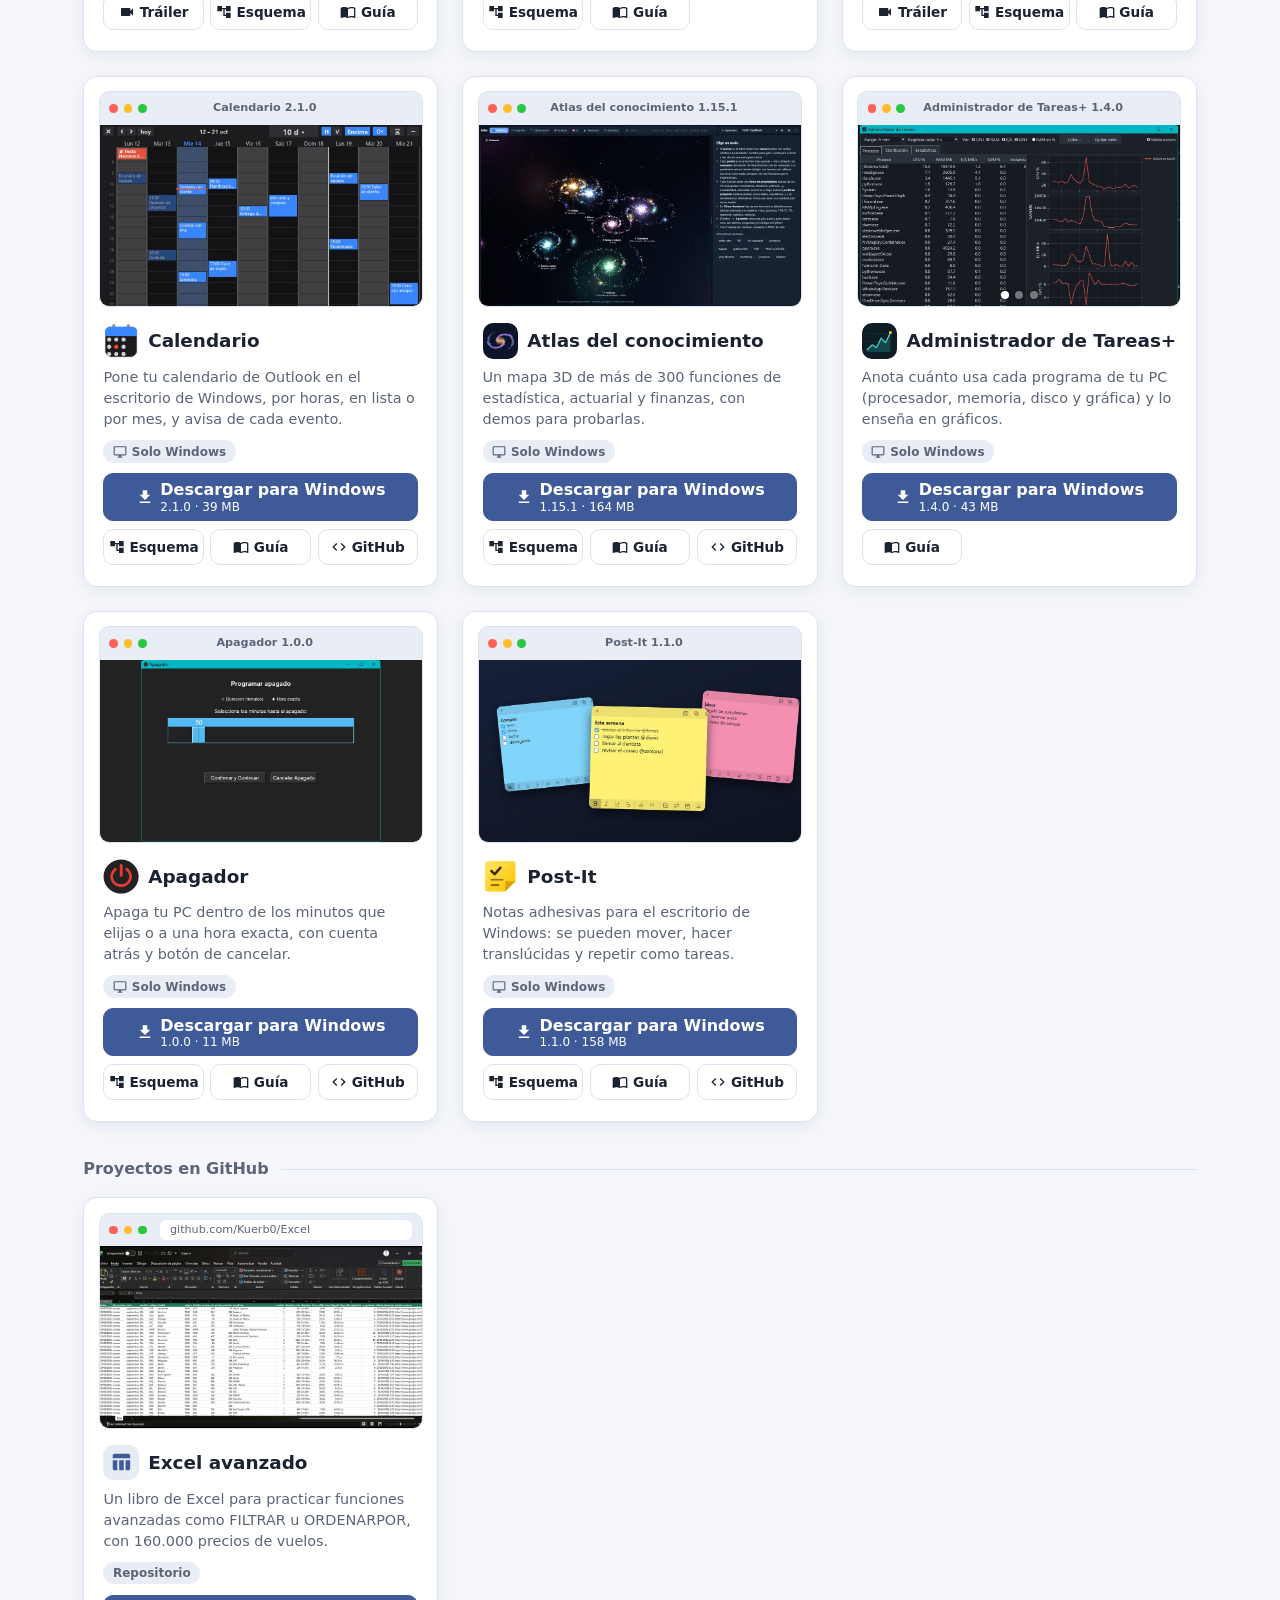
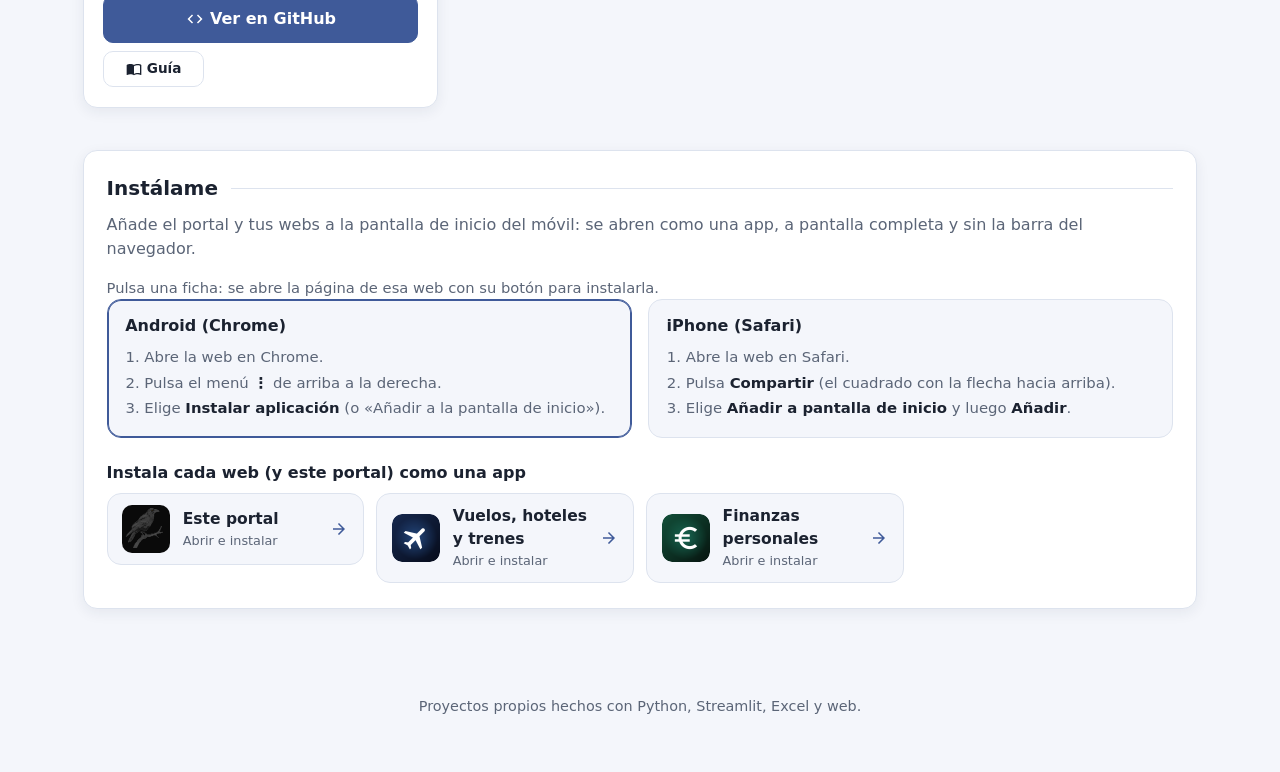
==== commit 425193ce: "Portal: secciones y encabezados en orden, y sección y orden desde webs.json - Cada grupo es un <sect" ====
--- a/index.html
+++ b/index.html
@@ -16,6 +16,7 @@
 <link rel="stylesheet" href="estilo.css">
 </head>
 <body>
+<a class="saltar" href="#contenido">Saltar al contenido</a>
 <canvas id="fondo" aria-hidden="true"></canvas>
 <header class="cabecera">
   <button id="tema" class="tema" type="button" title="Cambiar entre tema claro y oscuro" aria-label="Cambiar entre tema claro y oscuro">
@@ -27,11 +28,15 @@
   <h1>Mario</h1>
   <p class="lema">Sin datos, solo eres otra persona más dando su opinión.</p>
   <p class="enlaces"><a href="https://github.com/Kuerb0" target="_blank" rel="noopener">GitHub · Kuerb0</a></p>
+  <nav class="secciones" aria-label="Secciones">
+    <a href="#webs">Webs</a><a href="#apps">Apps</a><a href="#github">GitHub</a><a href="#instalar">Instálame</a>
+  </nav>
 </header>
 
-<main>
+<main id="contenido" tabindex="-1">
   <div class="buscador"><input id="buscar" type="search" placeholder="Buscar una web…" aria-label="Buscar una web"></div>
-  <section id="rejilla" class="rejilla" aria-live="polite"></section>
+  <p id="contador" class="contador" aria-live="polite"></p>
+  <div id="rejilla" class="grupos"></div>
   <p id="vacio" class="vacio" hidden>Ninguna web coincide con la búsqueda.</p>
 
   <section id="instalar" class="instalar" aria-labelledby="t-instalar">
--- a/estilo.css
+++ b/estilo.css
@@ -42,16 +42,26 @@
 .tema{position:absolute;top:1rem;right:1rem;display:grid;place-items:center;border:1px solid var(--borde);background:var(--tarjeta);color:var(--suave);border-radius:999px;width:2.4rem;height:2.4rem;cursor:pointer;transition:color .2s,border-color .2s}
 .tema:hover{color:var(--acento);border-color:var(--acento)}
 
+.secciones{display:flex;flex-wrap:wrap;justify-content:center;gap:.2rem 1.1rem;margin:.6rem 0 0;font-size:.95rem}
+.secciones a{padding:.2rem .1rem;color:var(--suave);text-decoration:none}
+.secciones a:hover{color:var(--acento)}
+.saltar{position:absolute;top:-4rem;left:1rem;z-index:60;padding:.5rem 1rem;border-radius:var(--r-m);background:var(--acento);color:var(--sobre-acento);font-weight:600;text-decoration:none}
+.saltar:focus{top:1rem}
+
 /* ---- buscador */
+main:focus{outline:none}
 main{max-width:72rem;margin:0 auto;padding:1.6rem 1.2rem 3rem}
 .buscador{margin:0 auto .8rem;max-width:28rem}
 .buscador input{width:100%;padding:.7rem 1rem;border-radius:var(--r-l);border:1px solid var(--borde);background:var(--tarjeta);color:var(--texto);font-size:1rem}
 .buscador input:focus{outline:2px solid var(--acento);outline-offset:1px}
-.aviso{display:flex;align-items:center;justify-content:center;gap:.4rem;margin:0 auto 1.8rem;max-width:40rem;text-align:center;font-size:.85rem;color:var(--suave)}
-.aviso svg{flex:none}
+.contador{margin:0 0 1.2rem;text-align:center;font-size:.85rem;color:var(--suave)}
+.nota{margin:-.4rem 0 1rem;font-size:.85rem;color:var(--suave)}
 
 /* ---- rejilla y tarjetas */
-.rejilla{display:grid;grid-template-columns:repeat(auto-fill,minmax(min(20rem,100%),1fr));gap:1.5rem}
+.rejilla{display:grid;grid-template-columns:repeat(auto-fill,minmax(min(20rem,100%),1fr));gap:1.5rem;margin:0;padding:0;list-style:none}
+.rejilla>li{display:flex;min-width:0}
+.rejilla>li>.tarjeta{flex:1}
+.rejilla>li:has(.ampliada){grid-column:1/-1}
 .tarjeta{position:relative;display:flex;flex-direction:column;overflow:hidden;border-radius:var(--r-l);background:var(--tarjeta);border:1px solid var(--borde);box-shadow:var(--sombra);color:inherit;text-decoration:none;transition:transform .2s ease,box-shadow .2s ease,border-color .2s ease;animation:entra .5s ease both}
 .tarjeta.viva:hover,.tarjeta.viva:focus-within{transform:translateY(-3px);border-color:var(--acento);box-shadow:0 10px 24px rgba(30,40,70,.16)}
 .tarjeta.apagada{opacity:.75}
@@ -61,7 +71,7 @@
 .barra i:nth-child(2){background:#ffbd2e}.barra i:nth-child(3){background:#28c941}
 .barra span{margin-left:.5rem;flex:1;font-size:.7rem;color:var(--suave);background:var(--tarjeta);border-radius:var(--r-s);padding:.1rem .6rem;white-space:nowrap;overflow:hidden;text-overflow:ellipsis}
 .barra.ventana span{background:none;margin:0 2.2rem 0 0;text-align:center;font-weight:600}
-.tarjeta.ampliada{grid-column:1/-1;flex-direction:row;align-items:flex-start;border-color:var(--acento)}
+.tarjeta.ampliada{flex-direction:row;align-items:flex-start;border-color:var(--acento)}
 .tarjeta.ampliada .marco{flex:1.9 1 0;min-width:0;margin:1.1rem;cursor:zoom-out}
 .tarjeta.ampliada .cuerpo{flex:1 1 0;min-width:17rem}
 @media (max-width:899px){.tarjeta.ampliada{flex-direction:column}.tarjeta.ampliada .marco{margin:.9rem .9rem 0}}
@@ -86,8 +96,10 @@
 .ico{flex:none;display:grid;place-items:center;width:2.2rem;height:2.2rem;border-radius:var(--r-m);background:var(--tinte);color:var(--acento)}
 .ico.propio{background:none}
 .ico.propio img{width:100%;height:100%;border-radius:var(--r-m);object-fit:cover}
-.cuerpo h2{margin:0;font-size:1.15rem;line-height:1.25;flex:1}
-.seccion{grid-column:1/-1;display:flex;align-items:center;gap:.8rem;margin:.6rem 0 -.3rem;font-size:1rem;font-weight:650;color:var(--suave)}
+.cuerpo h3{margin:0;font-size:1.15rem;line-height:1.25;flex:1}
+.grupo{scroll-margin-top:1rem}
+.seccion{display:flex;align-items:center;gap:.8rem;margin:2.2rem 0 1rem;font-size:1rem;font-weight:650;color:var(--suave)}
+.grupo:first-child .seccion{margin-top:0}
 .seccion::after{content:"";flex:1;height:1px;background:var(--borde)}
 .resumen{margin:0;font-size:.9rem;line-height:1.45;color:var(--suave);display:-webkit-box;-webkit-line-clamp:3;line-clamp:3;-webkit-box-orient:vertical;overflow:hidden;min-height:calc(3 * 1.45em)}
 .insignia{display:flex;align-items:center;min-height:1.6rem}
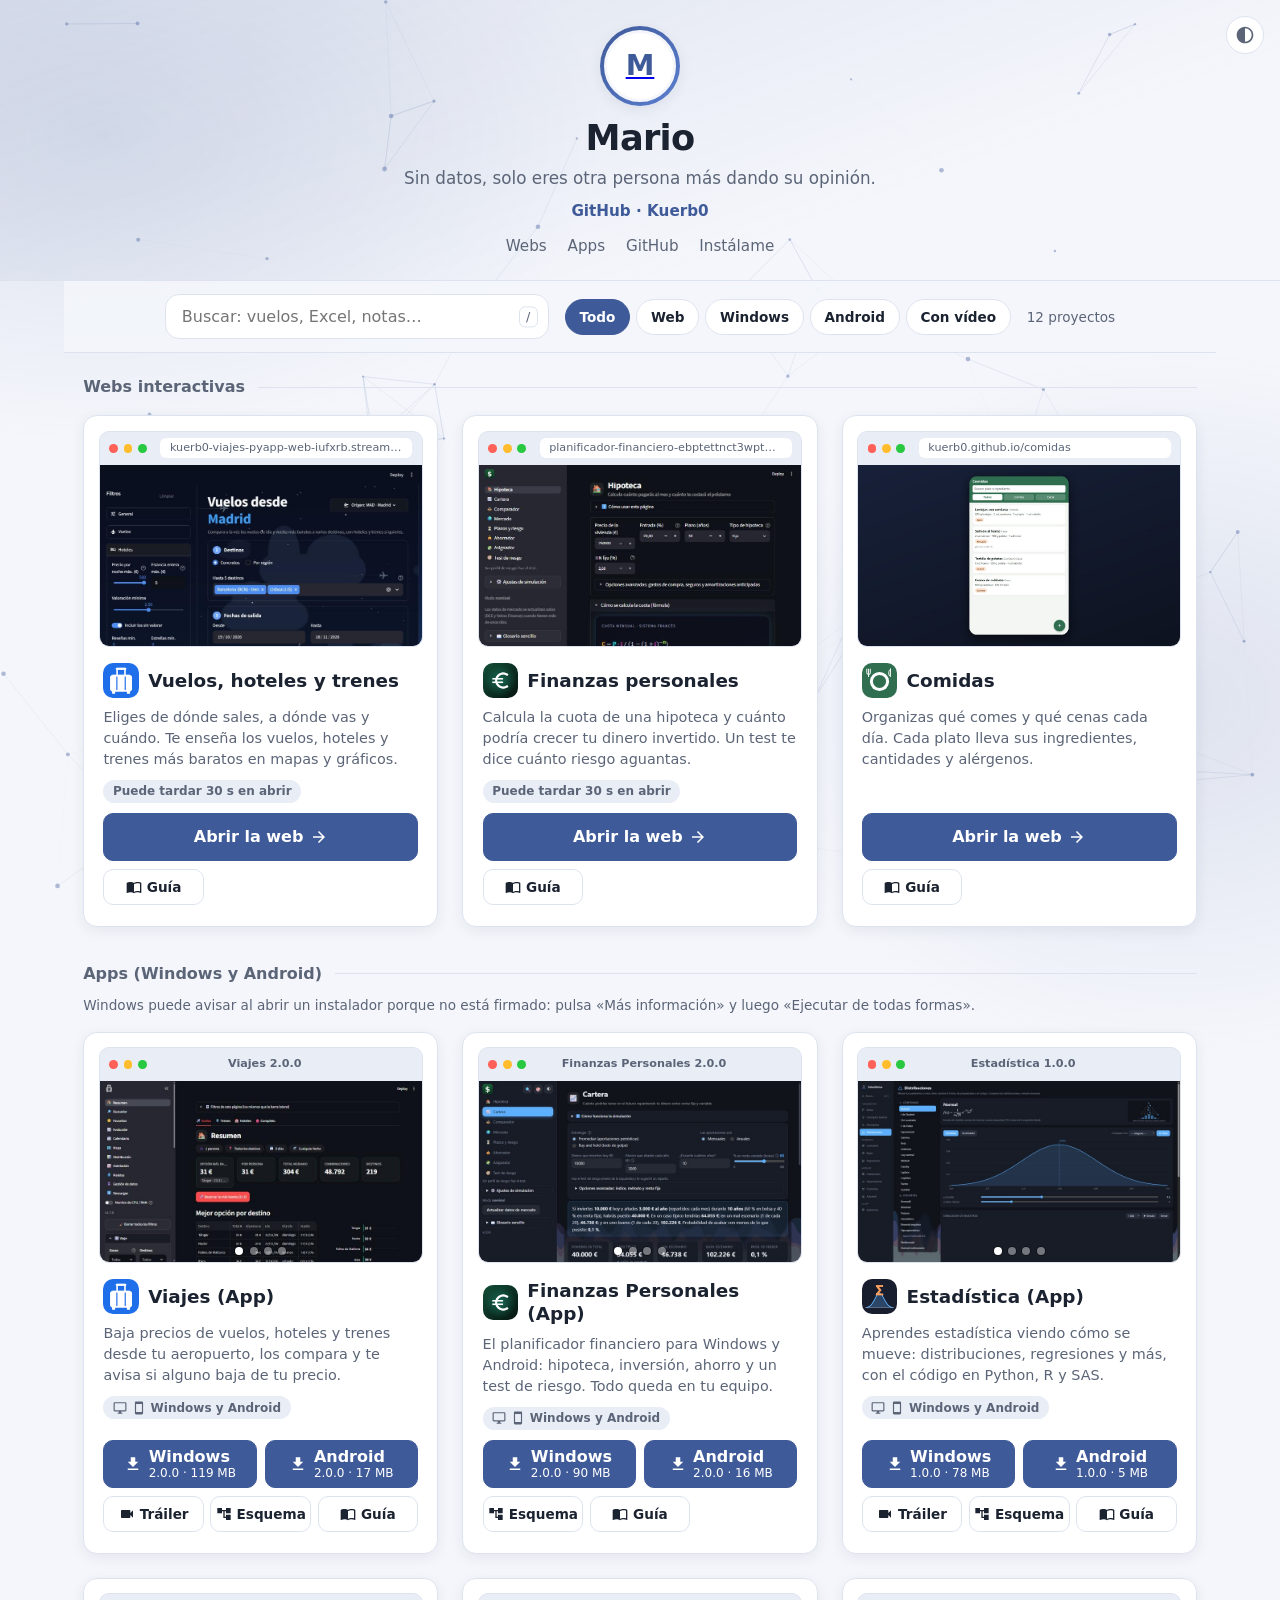
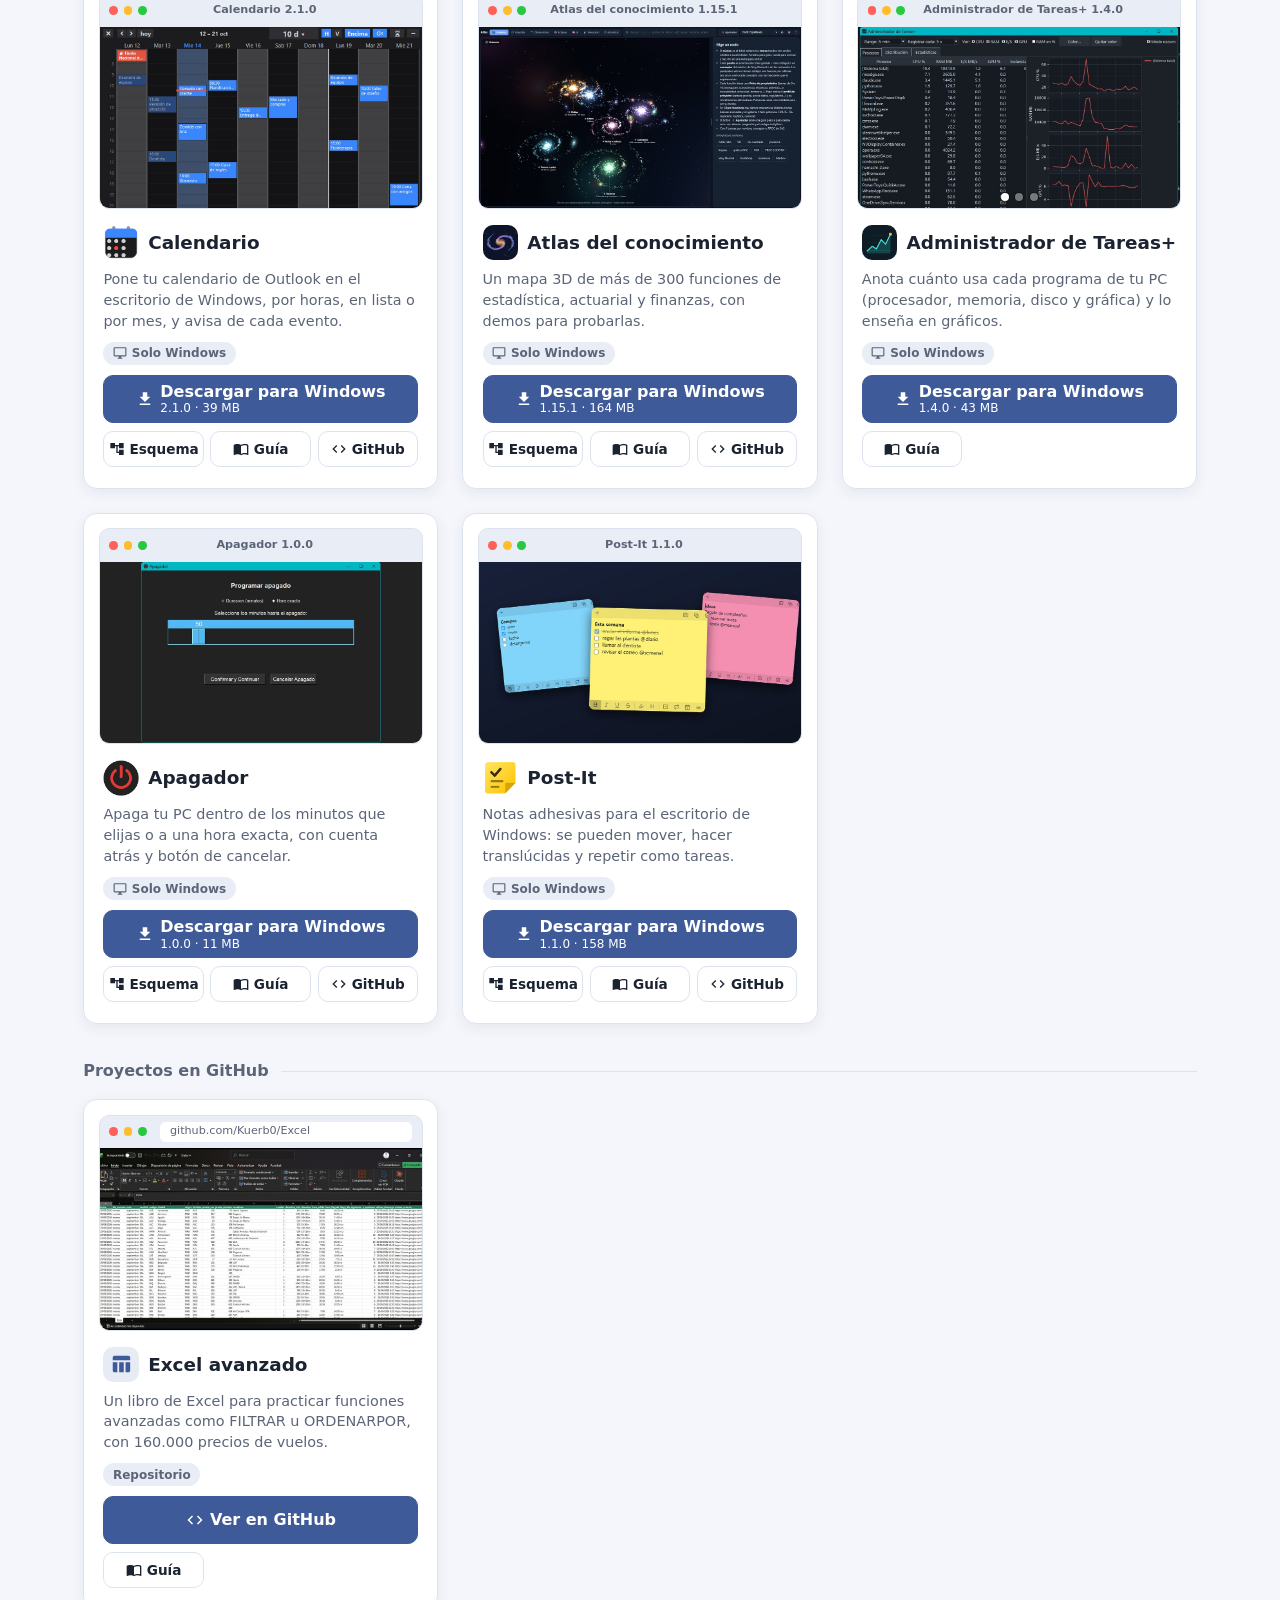
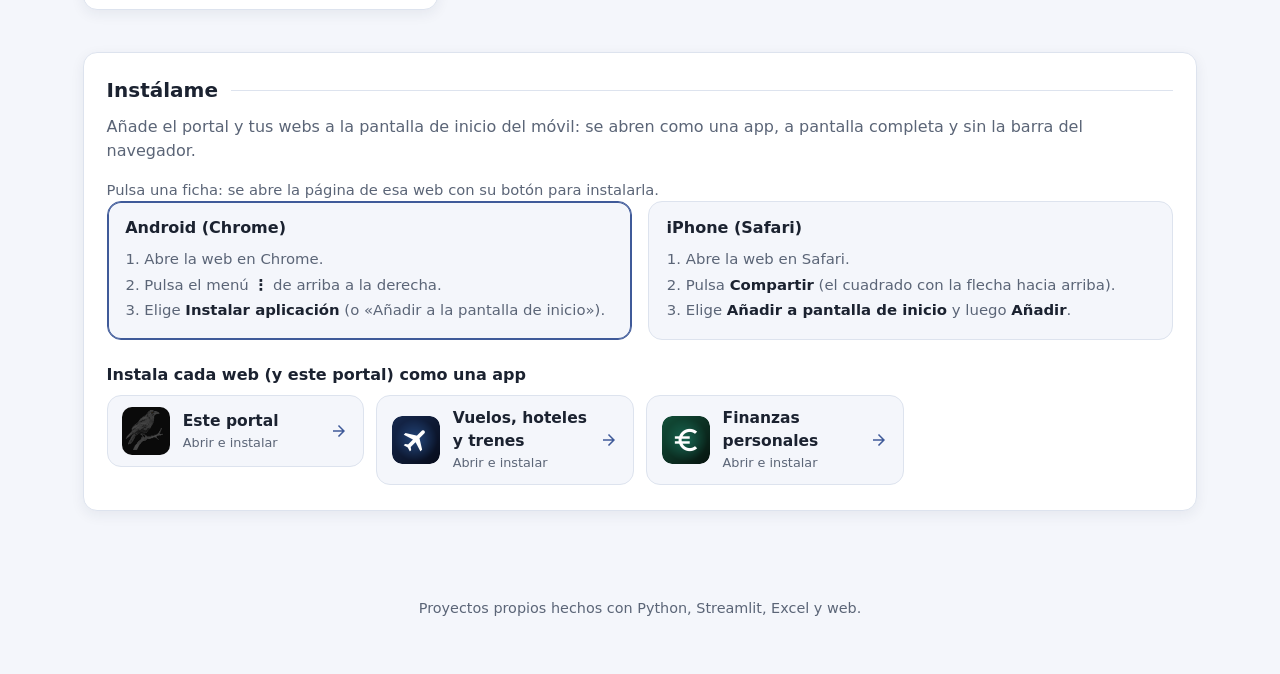
==== commit 6488edcf: "Portal: buscador sin tildes, filtros con estado en la dirección y barra pegajosa - Busca en título, " ====
--- a/index.html
+++ b/index.html
@@ -34,10 +34,18 @@
 </header>
 
 <main id="contenido" tabindex="-1">
-  <div class="buscador"><input id="buscar" type="search" placeholder="Buscar una web…" aria-label="Buscar una web"></div>
-  <p id="contador" class="contador" aria-live="polite"></p>
+  <div class="barra-buscar">
+    <div class="buscador">
+      <input id="buscar" type="search" placeholder="Buscar: vuelos, Excel, notas…" aria-label="Buscar proyectos" aria-keyshortcuts="/">
+      <kbd aria-hidden="true">/</kbd>
+    </div>
+    <div class="filtros" role="group" aria-label="Filtrar">
+      <button type="button" data-f="" aria-pressed="true">Todo</button><button type="button" data-f="web" aria-pressed="false">Web</button><button type="button" data-f="windows" aria-pressed="false">Windows</button><button type="button" data-f="android" aria-pressed="false">Android</button><button type="button" data-f="video" aria-pressed="false">Con vídeo</button>
+    </div>
+    <p id="contador" class="contador" aria-live="polite"></p>
+  </div>
   <div id="rejilla" class="grupos"></div>
-  <p id="vacio" class="vacio" hidden>Ninguna web coincide con la búsqueda.</p>
+  <div id="vacio" class="vacio" hidden><p id="vacio-texto"></p><button type="button" id="ver-todo" class="boton sec">Ver todos los proyectos</button></div>
 
   <section id="instalar" class="instalar" aria-labelledby="t-instalar">
     <h2 id="t-instalar" class="seccion">Instálame</h2>
--- a/estilo.css
+++ b/estilo.css
@@ -29,12 +29,12 @@
 a:focus-visible,button:focus-visible{outline:2px solid var(--acento);outline-offset:3px}
 
 /* ---- cabecera */
-.cabecera{position:relative;text-align:center;padding:2.6rem 1.2rem 1.8rem;background:linear-gradient(160deg,var(--tinte),transparent 70%);border-bottom:1px solid var(--borde)}
+.cabecera{position:relative;text-align:center;padding:1.6rem 1.2rem 1.2rem;background:linear-gradient(160deg,var(--tinte),transparent 70%);border-bottom:1px solid var(--borde)}
 .perfil{display:inline-block;border-radius:50%;padding:4px;background:linear-gradient(135deg,var(--acento),var(--acento2));box-shadow:var(--sombra);transition:transform .25s ease}
 .perfil:hover{transform:scale(1.04)}
-.avatar{display:block;width:104px;height:104px;border-radius:50%;object-fit:cover;background:var(--tarjeta);border:3px solid var(--fondo)}
-.avatar.sin{display:grid;place-items:center;font-size:2.4rem;font-weight:700;color:var(--acento)}
-.cabecera h1{margin:.7rem 0 .1rem;font-size:clamp(1.8rem,4.5vw,2.6rem);letter-spacing:-.02em}
+.avatar{display:block;width:72px;height:72px;border-radius:50%;object-fit:cover;background:var(--tarjeta);border:3px solid var(--fondo)}
+.avatar.sin{display:grid;place-items:center;font-size:1.8rem;font-weight:700;color:var(--acento)}
+.cabecera h1{margin:.4rem 0 .1rem;font-size:clamp(1.6rem,4vw,2.2rem);letter-spacing:-.02em}
 .lema{margin:0 auto;max-width:34rem;color:var(--suave);font-size:1.05rem}
 .enlaces{margin:.5rem 0 0;font-size:.95rem}
 .enlaces a{color:var(--acento);text-decoration:none;font-weight:600}
@@ -51,10 +51,20 @@
 /* ---- buscador */
 main:focus{outline:none}
 main{max-width:72rem;margin:0 auto;padding:1.6rem 1.2rem 3rem}
-.buscador{margin:0 auto .8rem;max-width:28rem}
-.buscador input{width:100%;padding:.7rem 1rem;border-radius:var(--r-l);border:1px solid var(--borde);background:var(--tarjeta);color:var(--texto);font-size:1rem}
+/* barra pegajosa: buscador, filtros y contador siguen a la vista al bajar */
+.barra-buscar{position:sticky;top:0;z-index:20;display:flex;flex-wrap:wrap;align-items:center;justify-content:center;gap:.6rem 1rem;margin:-1.6rem -1.2rem 1.4rem;padding:.8rem 1.2rem;background:color-mix(in srgb,var(--fondo) 85%,transparent);backdrop-filter:blur(10px);-webkit-backdrop-filter:blur(10px);border-bottom:1px solid var(--borde)}
+.buscador{position:relative;flex:1 1 16rem;max-width:24rem}
+.buscador input{width:100%;padding:.6rem 2.4rem .6rem 1rem;border-radius:var(--r-l);border:1px solid var(--borde);background:var(--tarjeta);color:var(--texto);font:inherit;font-size:1rem}
+.buscador kbd{position:absolute;right:.7rem;top:50%;transform:translateY(-50%);padding:0 .4rem;border:1px solid var(--borde);border-radius:var(--r-s);font:inherit;font-size:.8rem;color:var(--suave);pointer-events:none}
+.buscador input:focus+kbd,.buscador input:not(:placeholder-shown)+kbd{display:none}
+.filtros{display:flex;gap:.4rem;max-width:100%;overflow-x:auto;scrollbar-width:none}
+@media (max-width:600px){.filtros{-webkit-mask-image:linear-gradient(90deg,#000 80%,transparent);mask-image:linear-gradient(90deg,#000 80%,transparent);padding-right:1.5rem}}   /* el degradado avisa de que hay más filtros a la derecha */
+.filtros button{flex:none;min-height:2.25rem;padding:.3rem .85rem;border:1px solid var(--borde);border-radius:999px;background:var(--tarjeta);color:var(--texto);font:inherit;font-size:.85rem;font-weight:600;cursor:pointer}
+.filtros button:hover{border-color:var(--acento);color:var(--acento)}
+.filtros button[aria-pressed=true]{background:var(--acento);border-color:var(--acento);color:var(--sobre-acento)}
 .buscador input:focus{outline:2px solid var(--acento);outline-offset:1px}
-.contador{margin:0 0 1.2rem;text-align:center;font-size:.85rem;color:var(--suave)}
+.contador{margin:0;font-size:.85rem;color:var(--suave);white-space:nowrap}
+@media (max-width:600px){.contador{position:absolute;width:1px;height:1px;overflow:hidden;clip-path:inset(50%)}}   /* en móvil solo lo oyen los lectores de pantalla: la barra no crece */
 .nota{margin:-.4rem 0 1rem;font-size:.85rem;color:var(--suave)}
 
 /* ---- rejilla y tarjetas */
@@ -97,7 +107,7 @@
 .ico.propio{background:none}
 .ico.propio img{width:100%;height:100%;border-radius:var(--r-m);object-fit:cover}
 .cuerpo h3{margin:0;font-size:1.15rem;line-height:1.25;flex:1}
-.grupo{scroll-margin-top:1rem}
+.grupo{scroll-margin-top:8rem}
 .seccion{display:flex;align-items:center;gap:.8rem;margin:2.2rem 0 1rem;font-size:1rem;font-weight:650;color:var(--suave)}
 .grupo:first-child .seccion{margin-top:0}
 .seccion::after{content:"";flex:1;height:1px;background:var(--borde)}
@@ -121,6 +131,8 @@
 
 /* ---- pie y animaciones */
 .vacio,.pie{text-align:center;color:var(--suave)}
+.vacio{padding:2rem 1rem}
+.vacio p{max-width:32rem;margin:0 auto 1rem}
 .pie{padding:1.5rem 1rem 2.5rem;font-size:.9rem}
 @keyframes entra{from{opacity:0;transform:translateY(14px)}to{opacity:1;transform:none}}
 @media (prefers-reduced-motion:reduce){body::before{animation:none}.tarjeta,.vista img,.galeria img,.perfil,.boton svg{animation:none;transition:none}}
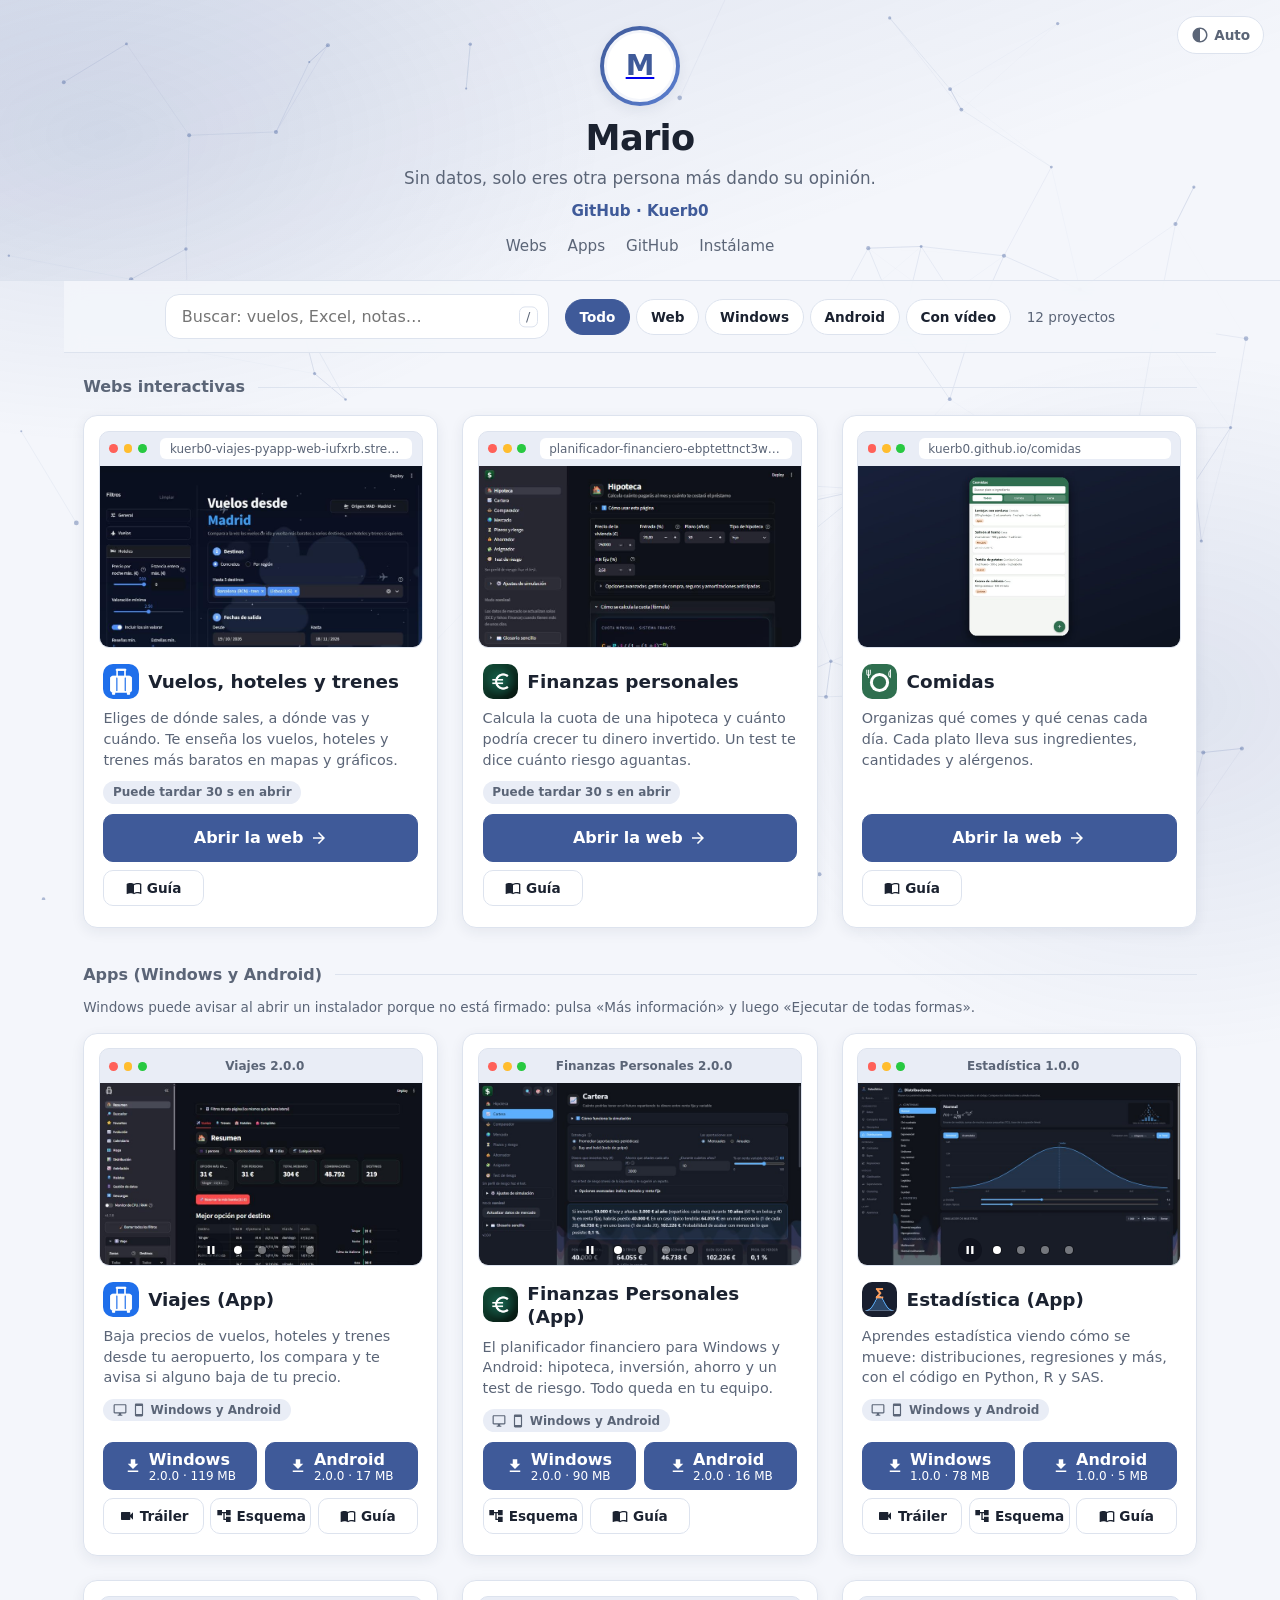
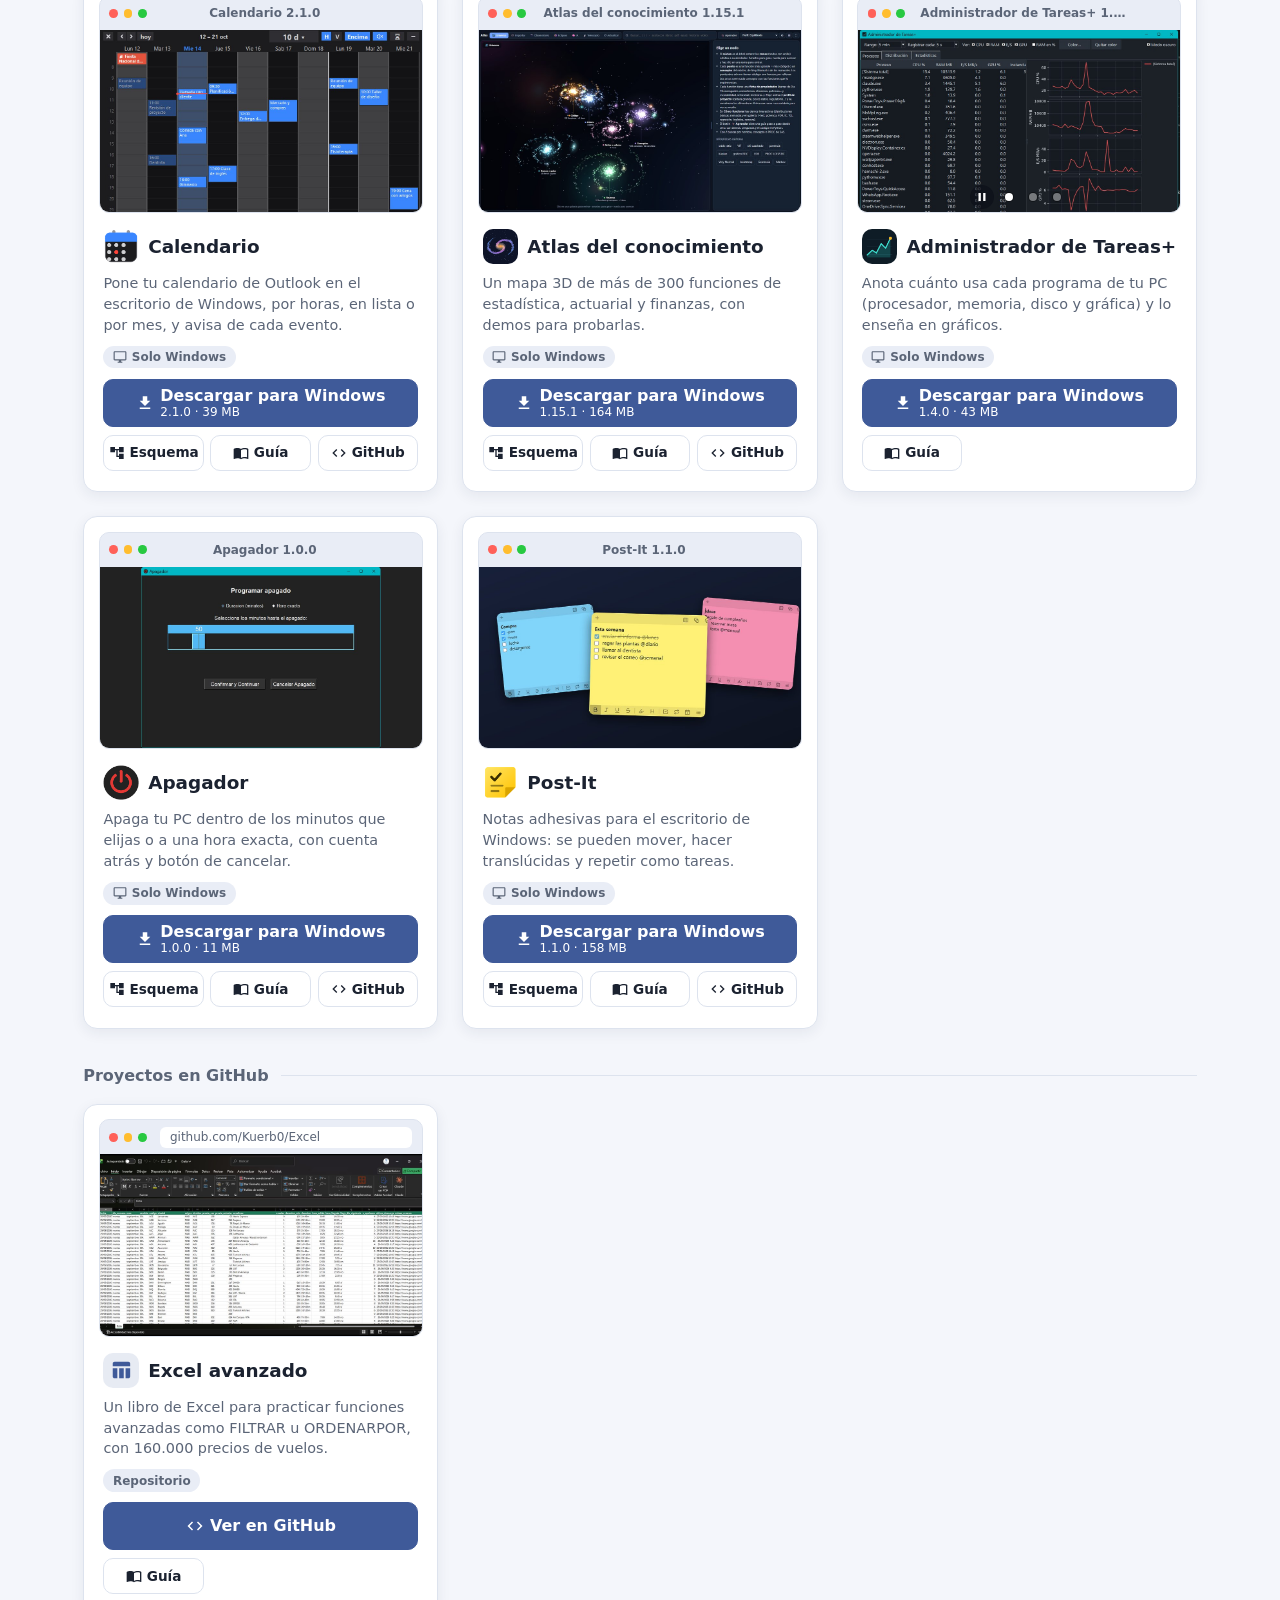
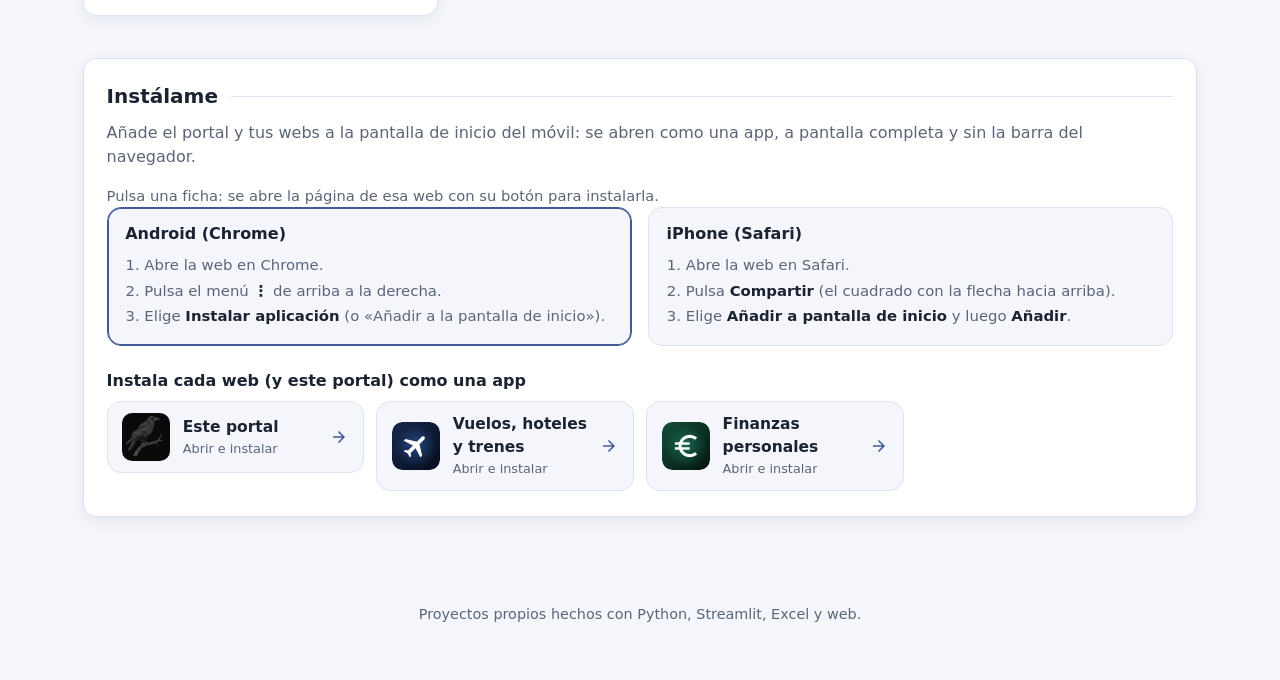
==== commit a45ae5fe: "Portal: tarjeta ampliada con más información, galería accesible y tema automático - Al ampliar una t" ====
--- a/index.html
+++ b/index.html
@@ -14,13 +14,14 @@
 <link rel="icon" type="image/png" href="icon-192.png">
 <link rel="apple-touch-icon" href="apple-touch-icon.png">
 <link rel="stylesheet" href="estilo.css">
+<script>try { var t = localStorage.getItem("tema"); if (t === "claro" || t === "oscuro") document.documentElement.dataset.tema = t; } catch (e) {}</script>
 </head>
 <body>
 <a class="saltar" href="#contenido">Saltar al contenido</a>
 <canvas id="fondo" aria-hidden="true"></canvas>
 <header class="cabecera">
-  <button id="tema" class="tema" type="button" title="Cambiar entre tema claro y oscuro" aria-label="Cambiar entre tema claro y oscuro">
-    <svg viewBox="0 0 24 24" width="20" height="20" aria-hidden="true"><path fill="currentColor" d="M12 2C6.48 2 2 6.48 2 12s4.48 10 10 10 10-4.48 10-10S17.52 2 12 2zm0 18V4c4.41 0 8 3.59 8 8s-3.59 8-8 8z"/></svg>
+  <button id="tema" class="tema" type="button" title="Automático, claro u oscuro">
+    <svg viewBox="0 0 24 24" width="18" height="18" aria-hidden="true"><path fill="currentColor" d="M12 2C6.48 2 2 6.48 2 12s4.48 10 10 10 10-4.48 10-10S17.52 2 12 2zm0 18V4c4.41 0 8 3.59 8 8s-3.59 8-8 8z"/></svg><span class="oculto">Tema: </span><span>Auto</span>
   </button>
   <a class="perfil" href="https://github.com/Kuerb0" target="_blank" rel="noopener" aria-label="Perfil de GitHub">
     <img class="avatar" src="https://github.com/Kuerb0.png?size=200" alt="Foto de perfil" width="104" height="104" onerror="this.replaceWith(Object.assign(document.createElement('span'),{className:'avatar sin',textContent:'M'}))">
--- a/estilo.css
+++ b/estilo.css
@@ -22,6 +22,7 @@
 
 /* ---- base y fondo */
 *{box-sizing:border-box}
+.oculto{position:absolute;width:1px;height:1px;overflow:hidden;clip-path:inset(50%);white-space:nowrap}   /* solo para lectores de pantalla */
 body{margin:0;background:var(--fondo);color:var(--texto);font-family:"Segoe UI",system-ui,-apple-system,sans-serif;line-height:1.5}
 #fondo{position:fixed;inset:0;width:100%;height:100%;z-index:-1;pointer-events:none}
 body::before{content:"";position:fixed;inset:-20%;z-index:-2;pointer-events:none;background:radial-gradient(40% 35% at 20% 25%,var(--tinte),transparent 70%),radial-gradient(35% 40% at 80% 70%,var(--tinte),transparent 70%);animation:deriva 28s ease-in-out infinite alternate}
@@ -39,7 +40,7 @@
 .enlaces{margin:.5rem 0 0;font-size:.95rem}
 .enlaces a{color:var(--acento);text-decoration:none;font-weight:600}
 .enlaces a:hover{text-decoration:underline}
-.tema{position:absolute;top:1rem;right:1rem;display:grid;place-items:center;border:1px solid var(--borde);background:var(--tarjeta);color:var(--suave);border-radius:999px;width:2.4rem;height:2.4rem;cursor:pointer;transition:color .2s,border-color .2s}
+.tema{position:absolute;top:1rem;right:1rem;display:inline-flex;align-items:center;gap:.35rem;height:2.4rem;padding:0 .8rem;border:1px solid var(--borde);background:var(--tarjeta);color:var(--suave);border-radius:999px;font:inherit;font-size:.85rem;font-weight:600;cursor:pointer;transition:color .2s,border-color .2s}
 .tema:hover{color:var(--acento);border-color:var(--acento)}
 
 .secciones{display:flex;flex-wrap:wrap;justify-content:center;gap:.2rem 1.1rem;margin:.6rem 0 0;font-size:.95rem}
@@ -74,18 +75,22 @@
 .rejilla>li:has(.ampliada){grid-column:1/-1}
 .tarjeta{position:relative;display:flex;flex-direction:column;overflow:hidden;border-radius:var(--r-l);background:var(--tarjeta);border:1px solid var(--borde);box-shadow:var(--sombra);color:inherit;text-decoration:none;transition:transform .2s ease,box-shadow .2s ease,border-color .2s ease;animation:entra .5s ease both}
 .tarjeta.viva:hover,.tarjeta.viva:focus-within{transform:translateY(-3px);border-color:var(--acento);box-shadow:0 10px 24px rgba(30,40,70,.16)}
-.tarjeta.apagada{opacity:.75}
+.tarjeta.apagada .cuerpo{color:var(--suave)}   /* atenuada con color, no con opacidad: el contraste sigue siendo AA */
 .marco{position:relative;z-index:2;cursor:zoom-in;margin:.9rem .9rem 0;border-radius:var(--r-m);overflow:hidden;border:1px solid var(--borde);background:var(--marco)}
 .barra{display:flex;align-items:center;gap:.35rem;padding:.4rem .6rem}
 .barra i{width:.55rem;height:.55rem;border-radius:50%;background:#ff6159}
 .barra i:nth-child(2){background:#ffbd2e}.barra i:nth-child(3){background:#28c941}
-.barra span{margin-left:.5rem;flex:1;font-size:.7rem;color:var(--suave);background:var(--tarjeta);border-radius:var(--r-s);padding:.1rem .6rem;white-space:nowrap;overflow:hidden;text-overflow:ellipsis}
+.barra span{margin-left:.5rem;flex:1;font-size:.75rem;color:var(--suave);background:var(--tarjeta);border-radius:var(--r-s);padding:.1rem .6rem;white-space:nowrap;overflow:hidden;text-overflow:ellipsis}
 .barra.ventana span{background:none;margin:0 2.2rem 0 0;text-align:center;font-weight:600}
 .tarjeta.ampliada{flex-direction:row;align-items:flex-start;border-color:var(--acento)}
 .tarjeta.ampliada .marco{flex:1.9 1 0;min-width:0;margin:1.1rem;cursor:zoom-out}
 .tarjeta.ampliada .cuerpo{flex:1 1 0;min-width:17rem}
 @media (max-width:899px){.tarjeta.ampliada{flex-direction:column}.tarjeta.ampliada .marco{margin:.9rem .9rem 0}}
-.marco:focus-visible{outline:3px solid var(--acento);outline-offset:2px}
+.pista{position:absolute;right:.5rem;top:.5rem;z-index:3;display:inline-flex;align-items:center;gap:.3rem;min-height:2rem;padding:.25rem .6rem;border:0;border-radius:999px;background:rgba(10,14,24,.78);color:#fff;font:inherit;font-size:.8rem;font-weight:600;cursor:pointer;opacity:0;transition:opacity .2s}
+.marco:hover .pista,.pista:focus-visible,.tarjeta.ampliada .pista{opacity:1}
+.pista .t-reducir,.tarjeta.ampliada .pista .t-ampliar{display:none}
+.tarjeta.ampliada .pista .t-reducir{display:inline}
+@media (hover:none){.pista{opacity:1}}   /* sin ratón no hay «pasar por encima»: la pista se ve siempre */
 ::view-transition-group(*){animation-duration:.35s}
 
 /* ---- miniatura (captura o galería) */
@@ -95,9 +100,12 @@
 .galeria{position:relative;width:100%;height:100%}
 .galeria img{position:absolute;inset:0;opacity:0;transition:opacity .7s ease}
 .galeria img.on{opacity:1}
-.puntos{position:absolute;left:0;right:0;bottom:.45rem;display:flex;justify-content:center;gap:.4rem}
-.puntos button{width:.5rem;height:.5rem;padding:0;border:0;border-radius:50%;background:#ffffff66;cursor:pointer;box-shadow:0 0 0 1px #0006}
-.puntos button.on{background:#fff}
+.puntos{position:absolute;left:0;right:0;bottom:.2rem;display:flex;justify-content:center;align-items:center}
+.puntos button{display:grid;place-items:center;width:24px;height:24px;padding:0;border:0;background:none;color:#fff;cursor:pointer}   /* zona pulsable de 24 px; el punto se dibuja dentro */
+.puntos [data-k]::before{content:"";width:8px;height:8px;border-radius:50%;background:#ffffff66;box-shadow:0 0 0 1px #0006}
+.puntos .pausa{margin-right:.2rem;border-radius:50%;background:rgba(10,14,24,.6)}
+@media (prefers-reduced-motion:reduce),(pointer:coarse){.puntos .pausa{display:none}}   /* ahí la galería no se mueve sola */
+.puntos [data-k].on::before{background:#fff}
 .sin-imagen{display:grid;place-items:center;height:100%;color:var(--acento);opacity:.35}
 
 /* ---- cuerpo de la tarjeta: título, resumen, insignia */
@@ -175,3 +183,19 @@
 .lienzo.arrastra{cursor:grabbing}
 .lienzo img{position:absolute;left:0;top:0;transform-origin:0 0;user-select:none;-webkit-user-drag:none;max-width:none}
 .visor-modal footer{padding:.4rem 1rem;background:var(--tarjeta);border-top:1px solid var(--borde);font-size:.8rem;color:var(--suave)}
+
+/* ---- tarjeta ampliada: la descripción completa, novedades, requisitos y enlaces */
+.detalle{display:none}
+.tarjeta.ampliada .detalle{display:block;font-size:.92rem;line-height:1.55;max-width:42rem}
+.tarjeta.ampliada .resumen{display:none}
+.detalle p{margin:0 0 .7rem}
+.detalle h4{margin:.9rem 0 .25rem;font-size:.9rem}
+.enlaces-detalle{display:flex;flex-wrap:wrap;gap:.4rem 1.2rem}
+.enlaces-detalle a{color:var(--acento);font-weight:600}
+
+/* ---- pantallas táctiles: zonas de 44 px como mínimo */
+@media (pointer:coarse){
+  .boton.sec,.filtros button,.tema,.barra-flujo button,.visor-modal .btn{min-height:2.75rem}
+  .secciones a,.enlaces a{display:inline-block;padding:.65rem .4rem}
+  .pista{min-height:2.75rem;padding:.25rem .8rem}
+}
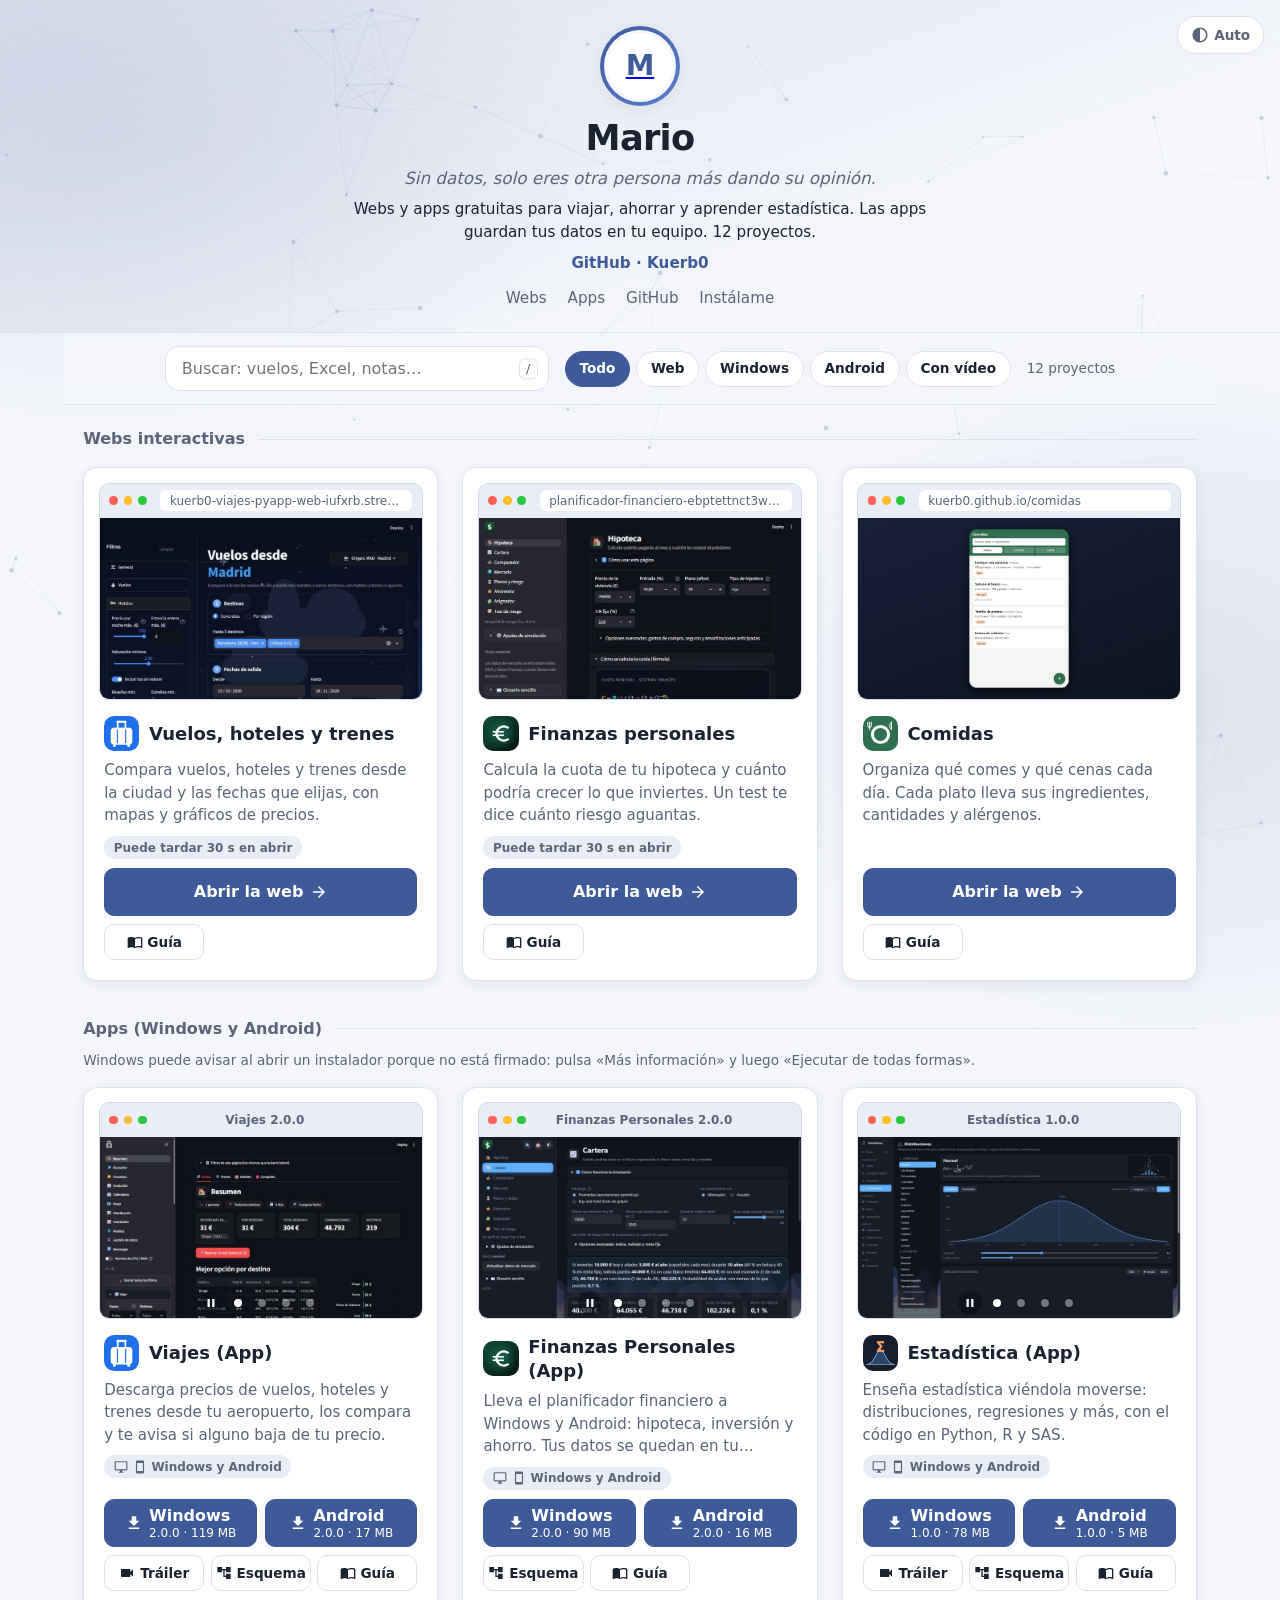
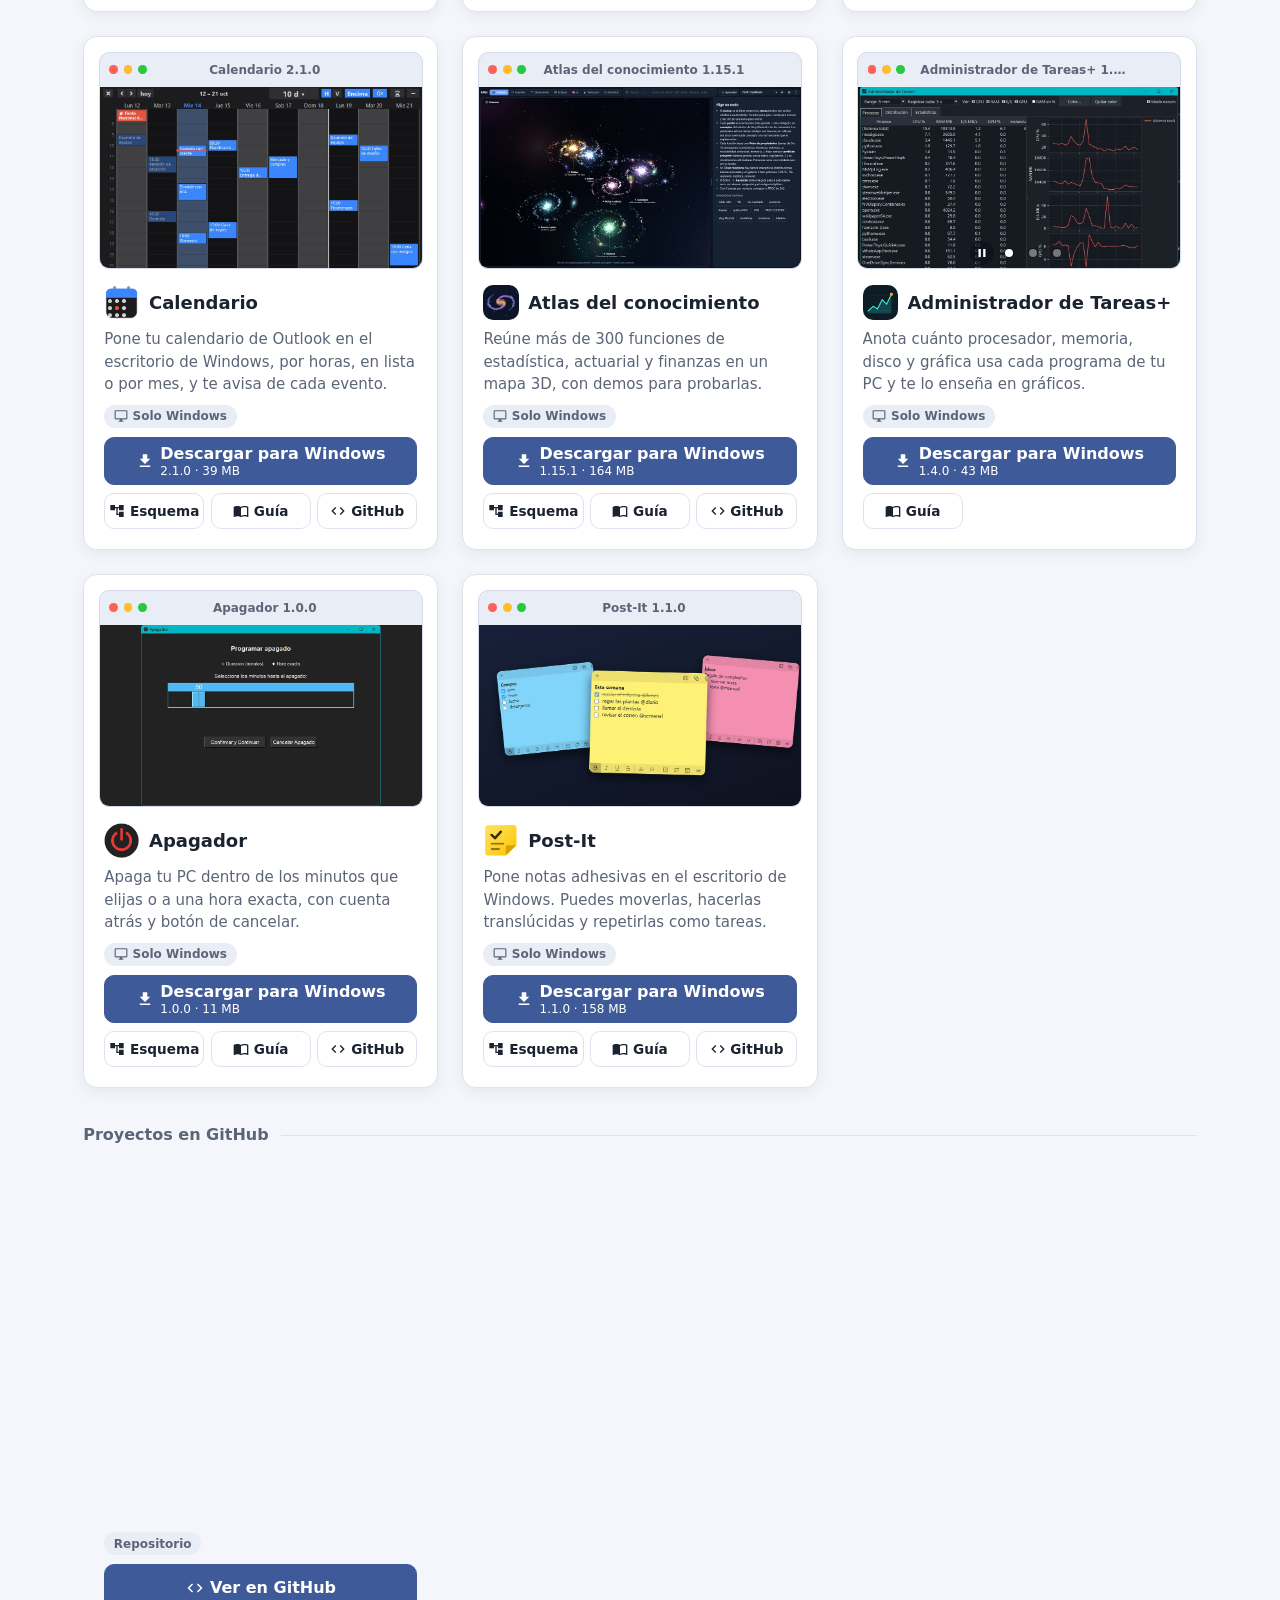
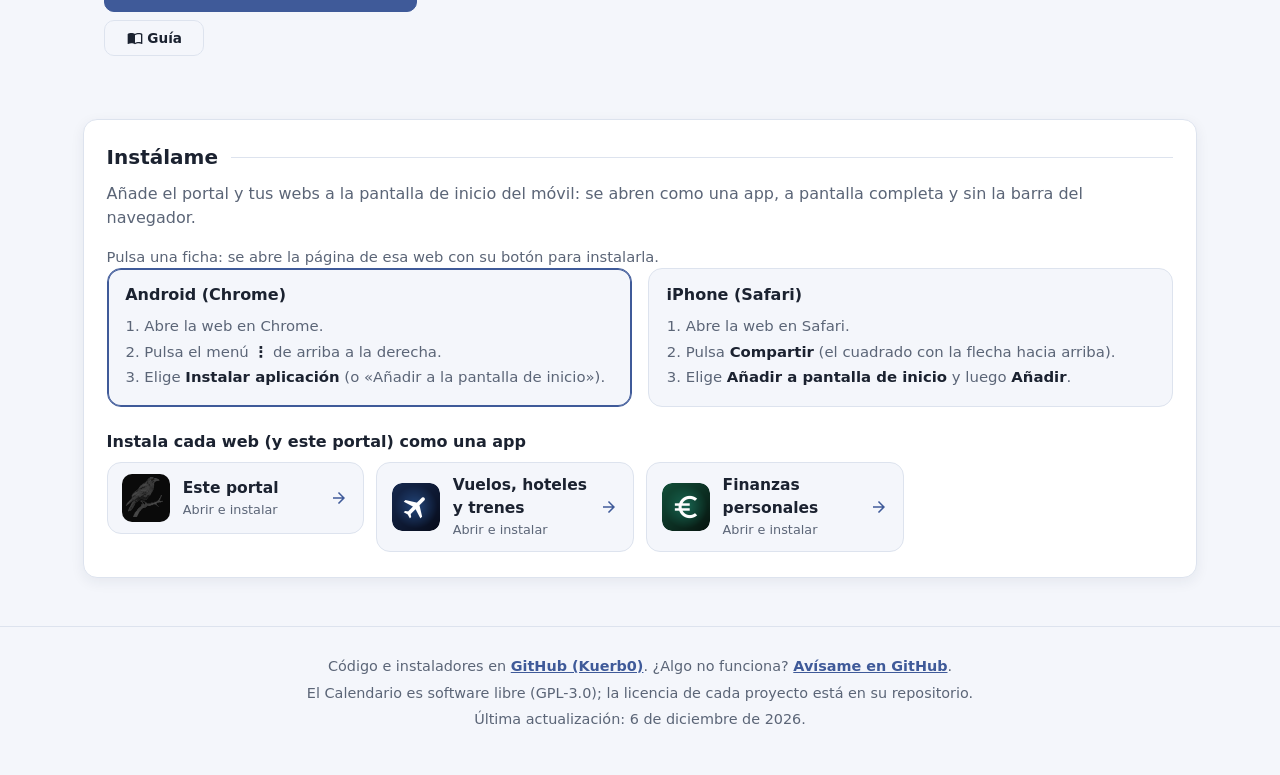
==== commit 39c9b921: "Portal: textos y metadatos que dicen qué hay, pie útil y menos ruido visual - <title>, description, " ====
--- a/index.html
+++ b/index.html
@@ -3,14 +3,20 @@
 <head>
 <meta charset="utf-8">
 <meta name="viewport" content="width=device-width,initial-scale=1">
-<title>Mario · webs</title>
-<meta name="description" content="Pequeñas webs interactivas para aprender y hacer cuentas: viajes, estadística básica, finanzas personales y más.">
+<title>Mario · webs y apps gratuitas</title>
+<meta name="description" content="Webs y apps gratuitas de Mario para comparar viajes, planificar tus finanzas y aprender estadística, en el navegador, Windows y Android.">
 <meta name="theme-color" content="#f4f6fb" media="(prefers-color-scheme: light)">
 <meta name="theme-color" content="#0e1320" media="(prefers-color-scheme: dark)">
 <meta property="og:type" content="website">
-<meta property="og:title" content="Mario · webs">
-<meta property="og:description" content="Sin datos, solo eres otra persona más dando su opinión.">
-<meta property="og:image" content="https://kuerb0.github.io/portal/img/viajes.jpg">
+<meta property="og:title" content="Mario · webs y apps gratuitas">
+<meta property="og:url" content="https://kuerb0.github.io/portal/">
+<meta property="og:locale" content="es_ES">
+<meta property="og:description" content="Webs y apps gratuitas de Mario para comparar viajes, planificar tus finanzas y aprender estadística, en el navegador, Windows y Android.">
+<meta property="og:image" content="https://kuerb0.github.io/portal/img/og.jpg">
+<meta property="og:image:width" content="1200">
+<meta property="og:image:height" content="630">
+<meta property="og:image:alt" content="Mario: webs y apps gratuitas para viajar, ahorrar y aprender estadística">
+<meta name="twitter:card" content="summary_large_image">
 <link rel="icon" type="image/png" href="icon-192.png">
 <link rel="apple-touch-icon" href="apple-touch-icon.png">
 <link rel="stylesheet" href="estilo.css">
@@ -28,6 +34,7 @@
   </a>
   <h1>Mario</h1>
   <p class="lema">Sin datos, solo eres otra persona más dando su opinión.</p>
+  <p class="que-es">Webs y apps gratuitas para viajar, ahorrar y aprender estadística. Las apps guardan tus datos en tu equipo. <span id="recuento">12 proyectos</span>.</p>
   <p class="enlaces"><a href="https://github.com/Kuerb0" target="_blank" rel="noopener">GitHub · Kuerb0</a></p>
   <nav class="secciones" aria-label="Secciones">
     <a href="#webs">Webs</a><a href="#apps">Apps</a><a href="#github">GitHub</a><a href="#instalar">Instálame</a>
@@ -76,7 +83,9 @@
 </main>
 
 <footer class="pie">
-  <p>Proyectos propios hechos con Python, Streamlit, Excel y web.</p>
+  <p>Código e instaladores en <a href="https://github.com/Kuerb0" target="_blank" rel="noopener">GitHub (Kuerb0)</a>. ¿Algo no funciona? <a href="https://github.com/Kuerb0/portal/issues" target="_blank" rel="noopener">Avísame en GitHub</a>.</p>
+  <p>El Calendario es software libre (GPL-3.0); la licencia de cada proyecto está en su repositorio.</p>
+  <p id="actualizado"></p>
 </footer>
 <div class="visor-modal" id="visor" role="dialog" aria-modal="true" aria-labelledby="visor-titulo">
   <header>
--- a/estilo.css
+++ b/estilo.css
@@ -11,6 +11,7 @@
   --sombra:0 4px 14px var(--sombra-c);
   --sombra-c:light-dark(rgba(30,40,70,.07),rgba(0,0,0,.35));
   --marco:light-dark(#e9edf6,#222c45);
+  --borde-marco:light-dark(#d3dae8,#3a4766);
   --tinte:light-dark(rgba(63,90,153,.12),rgba(123,155,240,.16));
   --sobre-acento:light-dark(#ffffff,#0e1320);
   --r-s:6px;
@@ -24,9 +25,8 @@
 *{box-sizing:border-box}
 .oculto{position:absolute;width:1px;height:1px;overflow:hidden;clip-path:inset(50%);white-space:nowrap}   /* solo para lectores de pantalla */
 body{margin:0;background:var(--fondo);color:var(--texto);font-family:"Segoe UI",system-ui,-apple-system,sans-serif;line-height:1.5}
-#fondo{position:fixed;inset:0;width:100%;height:100%;z-index:-1;pointer-events:none}
-body::before{content:"";position:fixed;inset:-20%;z-index:-2;pointer-events:none;background:radial-gradient(40% 35% at 20% 25%,var(--tinte),transparent 70%),radial-gradient(35% 40% at 80% 70%,var(--tinte),transparent 70%);animation:deriva 28s ease-in-out infinite alternate}
-@keyframes deriva{to{transform:translate3d(6%,4%,0) scale(1.08)}}
+#fondo{position:fixed;inset:0;width:100%;height:100%;z-index:-1;pointer-events:none;opacity:.6}
+body::before{content:"";position:fixed;inset:-20%;z-index:-2;pointer-events:none;background:radial-gradient(40% 35% at 20% 25%,var(--tinte),transparent 70%),radial-gradient(35% 40% at 80% 70%,var(--tinte),transparent 70%)}
 a:focus-visible,button:focus-visible{outline:2px solid var(--acento);outline-offset:3px}
 
 /* ---- cabecera */
@@ -36,7 +36,8 @@
 .avatar{display:block;width:72px;height:72px;border-radius:50%;object-fit:cover;background:var(--tarjeta);border:3px solid var(--fondo)}
 .avatar.sin{display:grid;place-items:center;font-size:1.8rem;font-weight:700;color:var(--acento)}
 .cabecera h1{margin:.4rem 0 .1rem;font-size:clamp(1.6rem,4vw,2.2rem);letter-spacing:-.02em}
-.lema{margin:0 auto;max-width:34rem;color:var(--suave);font-size:1.05rem}
+.lema{margin:0 auto;max-width:34rem;color:var(--suave);font-size:1.05rem;font-style:italic}
+.que-es{margin:.4rem auto 0;max-width:36rem;font-size:.95rem}
 .enlaces{margin:.5rem 0 0;font-size:.95rem}
 .enlaces a{color:var(--acento);text-decoration:none;font-weight:600}
 .enlaces a:hover{text-decoration:underline}
@@ -74,9 +75,9 @@
 .rejilla>li>.tarjeta{flex:1}
 .rejilla>li:has(.ampliada){grid-column:1/-1}
 .tarjeta{position:relative;display:flex;flex-direction:column;overflow:hidden;border-radius:var(--r-l);background:var(--tarjeta);border:1px solid var(--borde);box-shadow:var(--sombra);color:inherit;text-decoration:none;transition:transform .2s ease,box-shadow .2s ease,border-color .2s ease;animation:entra .5s ease both}
-.tarjeta.viva:hover,.tarjeta.viva:focus-within{transform:translateY(-3px);border-color:var(--acento);box-shadow:0 10px 24px rgba(30,40,70,.16)}
+.tarjeta.viva:hover,.tarjeta.viva:focus-within{transform:translateY(-2px);border-color:var(--acento);box-shadow:0 6px 16px var(--sombra-c)}
 .tarjeta.apagada .cuerpo{color:var(--suave)}   /* atenuada con color, no con opacidad: el contraste sigue siendo AA */
-.marco{position:relative;z-index:2;cursor:zoom-in;margin:.9rem .9rem 0;border-radius:var(--r-m);overflow:hidden;border:1px solid var(--borde);background:var(--marco)}
+.marco{position:relative;z-index:2;cursor:zoom-in;margin:.9rem .9rem 0;border-radius:var(--r-m);overflow:hidden;border:1px solid var(--borde-marco);background:var(--marco)}
 .barra{display:flex;align-items:center;gap:.35rem;padding:.4rem .6rem}
 .barra i{width:.55rem;height:.55rem;border-radius:50%;background:#ff6159}
 .barra i:nth-child(2){background:#ffbd2e}.barra i:nth-child(3){background:#28c941}
@@ -96,7 +97,7 @@
 /* ---- miniatura (captura o galería) */
 .vista{aspect-ratio:16/9;overflow:hidden;background:var(--tarjeta)}
 .vista img{display:block;width:100%;height:100%;object-fit:cover;object-position:top left;transition:transform .5s ease}
-.tarjeta.viva:hover .vista>img{transform:scale(1.04)}
+.tarjeta.viva:hover .vista>img{transform:scale(1.02)}
 .galeria{position:relative;width:100%;height:100%}
 .galeria img{position:absolute;inset:0;opacity:0;transition:opacity .7s ease}
 .galeria img.on{opacity:1}
@@ -109,17 +110,17 @@
 .sin-imagen{display:grid;place-items:center;height:100%;color:var(--acento);opacity:.35}
 
 /* ---- cuerpo de la tarjeta: título, resumen, insignia */
-.cuerpo{display:flex;flex-direction:column;gap:.55rem;padding:1rem 1.2rem 1.3rem;flex:1}
+.cuerpo{display:flex;flex-direction:column;gap:.5rem;padding:1rem 1.25rem 1.25rem;flex:1}
 .titulo{display:flex;align-items:center;gap:.6rem}
 .ico{flex:none;display:grid;place-items:center;width:2.2rem;height:2.2rem;border-radius:var(--r-m);background:var(--tinte);color:var(--acento)}
 .ico.propio{background:none}
 .ico.propio img{width:100%;height:100%;border-radius:var(--r-m);object-fit:cover}
-.cuerpo h3{margin:0;font-size:1.15rem;line-height:1.25;flex:1}
+.cuerpo h3{margin:0;font-size:1.125rem;line-height:1.3;flex:1}
 .grupo{scroll-margin-top:8rem}
 .seccion{display:flex;align-items:center;gap:.8rem;margin:2.2rem 0 1rem;font-size:1rem;font-weight:650;color:var(--suave)}
 .grupo:first-child .seccion{margin-top:0}
 .seccion::after{content:"";flex:1;height:1px;background:var(--borde)}
-.resumen{margin:0;font-size:.9rem;line-height:1.45;color:var(--suave);display:-webkit-box;-webkit-line-clamp:3;line-clamp:3;-webkit-box-orient:vertical;overflow:hidden;min-height:calc(3 * 1.45em)}
+.resumen{margin:0;font-size:.9375rem;line-height:1.5;color:var(--suave);display:-webkit-box;-webkit-line-clamp:3;line-clamp:3;-webkit-box-orient:vertical;overflow:hidden;min-height:calc(3 * 1.5em)}
 .insignia{display:flex;align-items:center;min-height:1.6rem}
 .estado{display:inline-flex;align-items:center;gap:.3rem;font-size:.75rem;font-weight:600;padding:.15rem .6rem;border-radius:999px;background:var(--marco);color:var(--suave)}
 .estado svg{flex:none}
@@ -141,9 +142,11 @@
 .vacio,.pie{text-align:center;color:var(--suave)}
 .vacio{padding:2rem 1rem}
 .vacio p{max-width:32rem;margin:0 auto 1rem}
-.pie{padding:1.5rem 1rem 2.5rem;font-size:.9rem}
+.pie{padding:1.5rem 1rem 2.5rem;font-size:.9rem;border-top:1px solid var(--borde)}
+.pie p{max-width:44rem;margin:.3rem auto}
+.pie a{color:var(--acento);font-weight:600}
 @keyframes entra{from{opacity:0;transform:translateY(14px)}to{opacity:1;transform:none}}
-@media (prefers-reduced-motion:reduce){body::before{animation:none}.tarjeta,.vista img,.galeria img,.perfil,.boton svg{animation:none;transition:none}}
+@media (prefers-reduced-motion:reduce){.tarjeta,.vista img,.galeria img,.perfil,.boton svg{animation:none;transition:none}}
 
 /* ---- sección «Instálame» */
 .instalar{margin-top:2.6rem;padding:1.4rem 1.4rem 1.6rem;border:1px solid var(--borde);border-radius:var(--r-l);background:var(--tarjeta);box-shadow:var(--sombra)}
@@ -199,3 +202,6 @@
   .secciones a,.enlaces a{display:inline-block;padding:.65rem .4rem}
   .pista{min-height:2.75rem;padding:.25rem .8rem}
 }
+
+/* ---- móvil: miniatura más baja */
+@media (max-width:600px){.vista{aspect-ratio:2/1}}
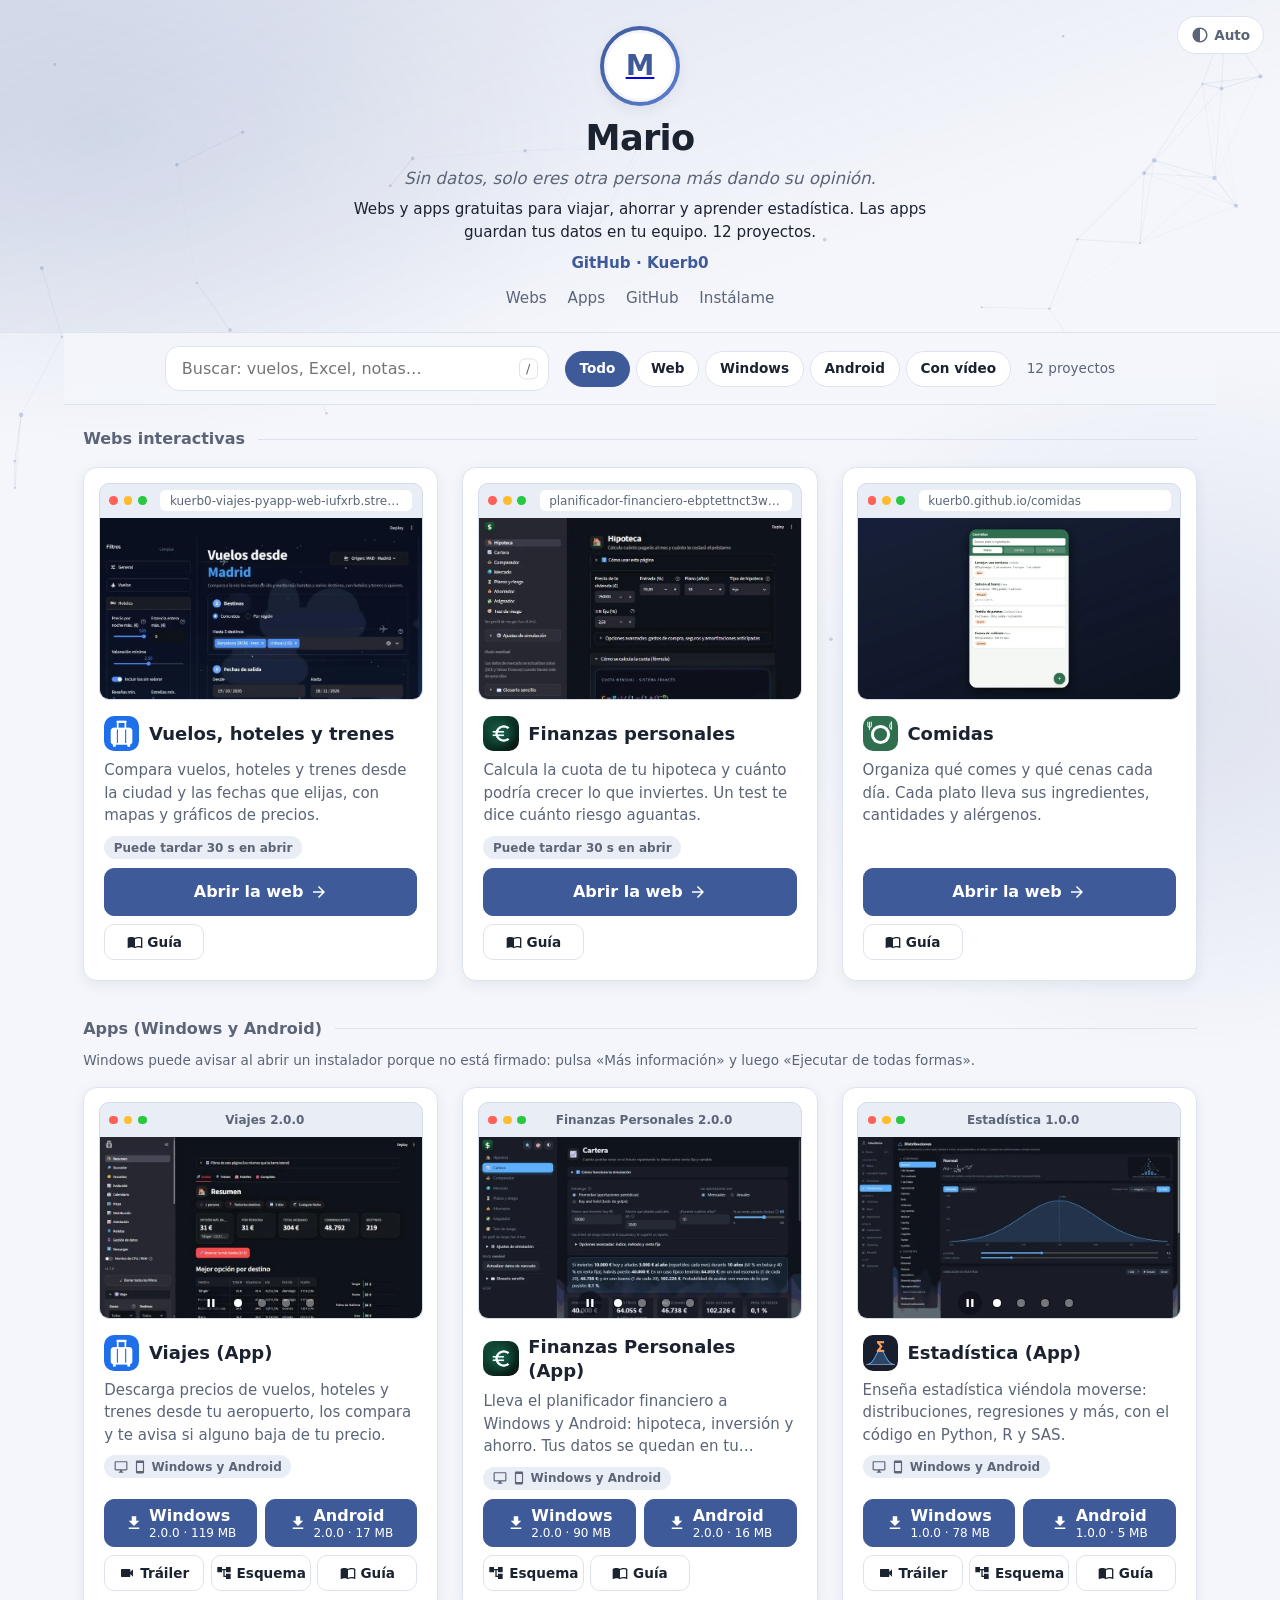
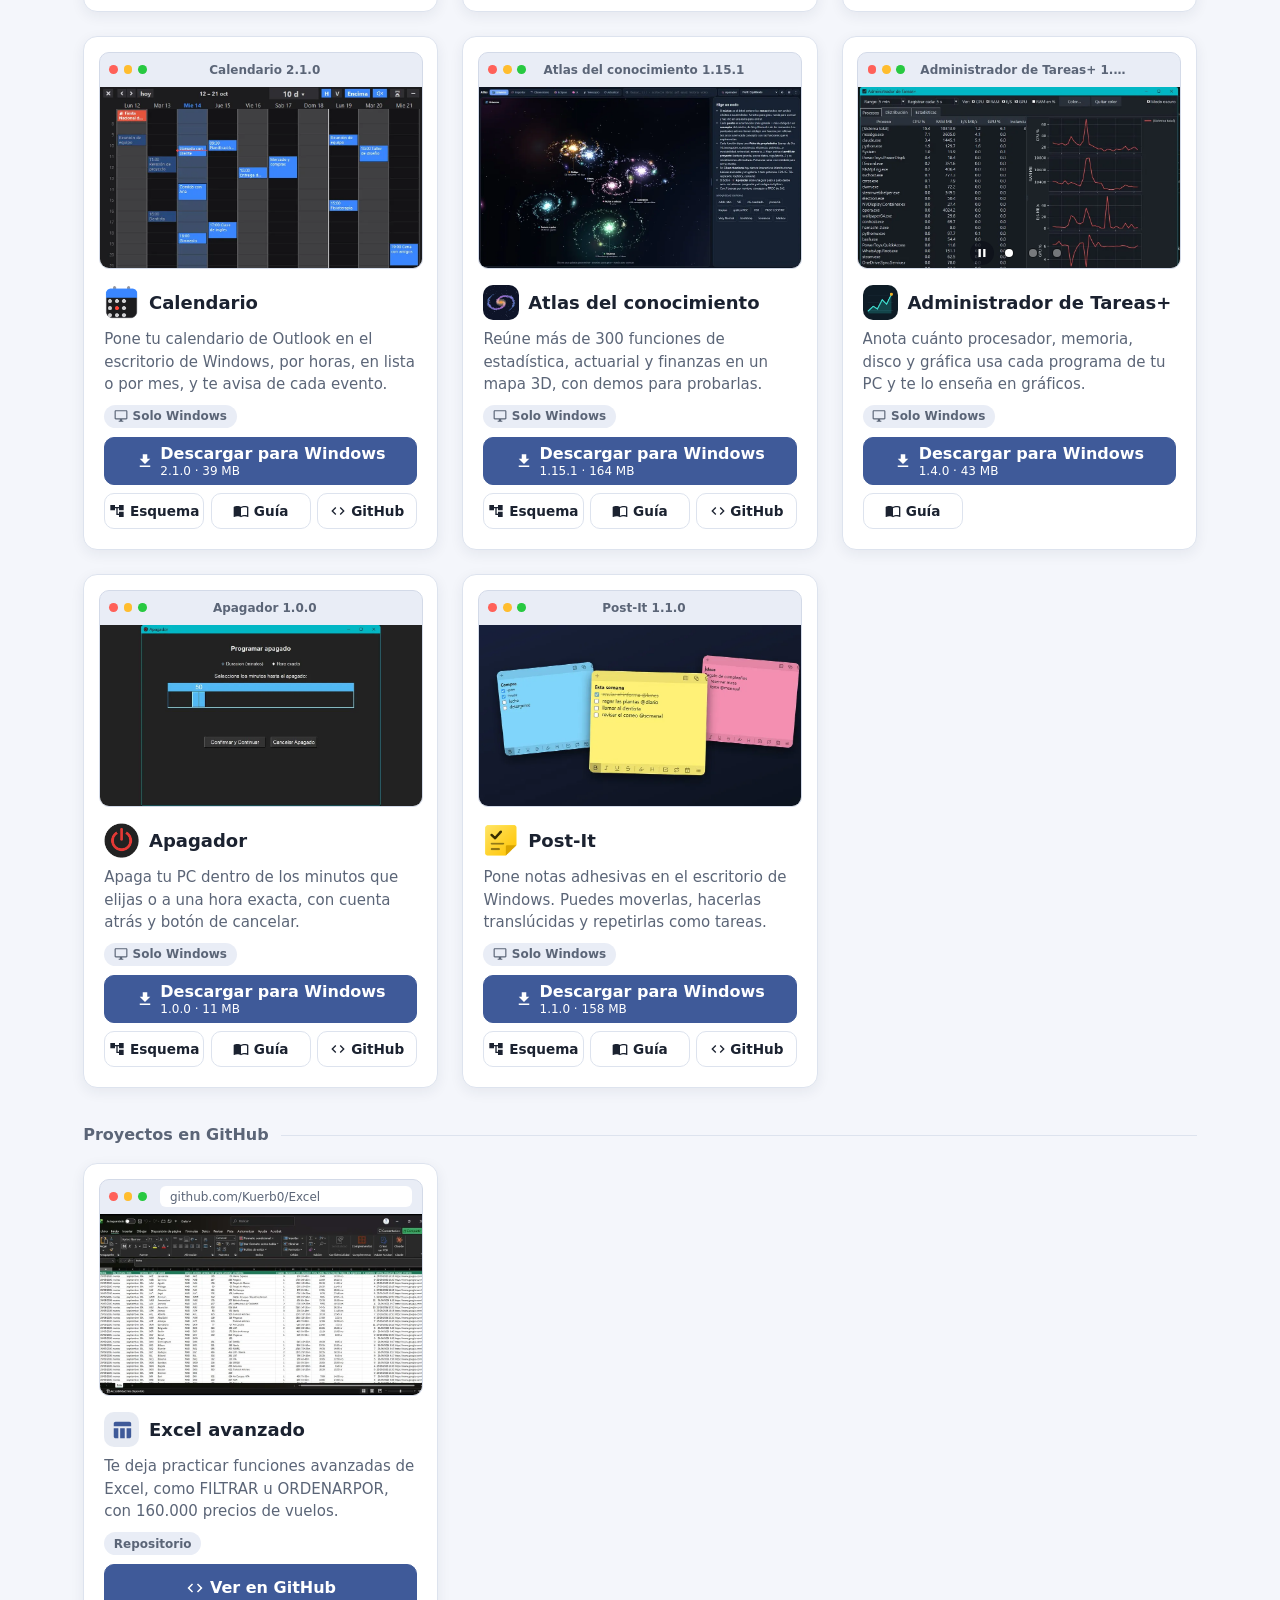
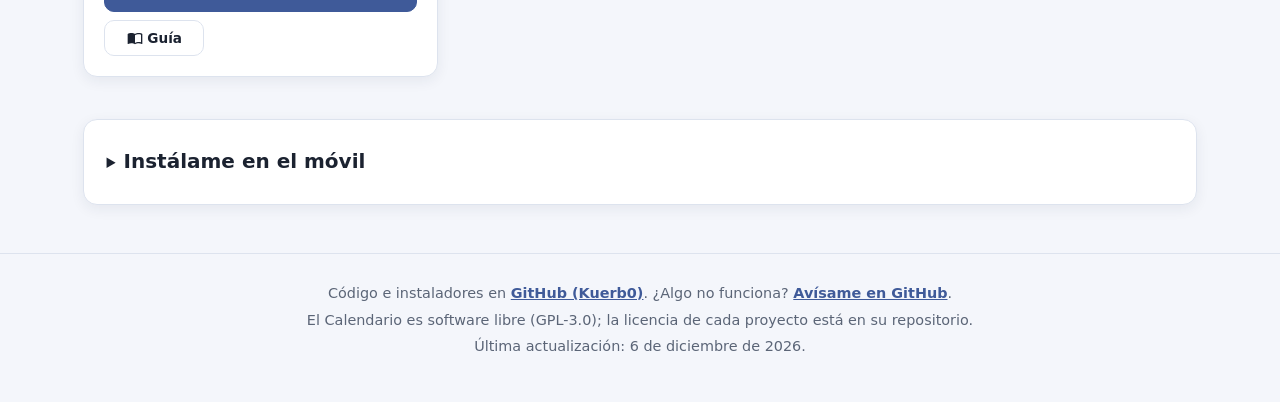
==== commit dca80ca8: "Portal: más rápido y sin saltos, abre sin red y sin JavaScript, Instálame plegable - Rendimiento en " ====
--- a/index.html
+++ b/index.html
@@ -50,15 +50,33 @@
     <div class="filtros" role="group" aria-label="Filtrar">
       <button type="button" data-f="" aria-pressed="true">Todo</button><button type="button" data-f="web" aria-pressed="false">Web</button><button type="button" data-f="windows" aria-pressed="false">Windows</button><button type="button" data-f="android" aria-pressed="false">Android</button><button type="button" data-f="video" aria-pressed="false">Con vídeo</button>
     </div>
-    <p id="contador" class="contador" aria-live="polite"></p>
+    <p id="contador" class="contador" aria-live="polite">12 proyectos</p>
   </div>
   <div id="rejilla" class="grupos"></div>
+  <noscript><style>#sin-datos{display:block!important}#sin-datos-texto,#reintentar{display:none}</style>
+    <p class="sin-datos">Sin JavaScript no se pueden mostrar las tarjetas. Estos son los enlaces directos:</p></noscript>
+  <div id="sin-datos" class="sin-datos" hidden>
+    <p id="sin-datos-texto">No se han podido cargar los proyectos. Comprueba la conexión y vuelve a intentarlo, o entra directamente:</p>
+    <button type="button" id="reintentar" class="boton prin">Volver a intentarlo</button>
+    <ul>
+      <li><a href="https://kuerb0-viajes-pyapp-web-iufxrb.streamlit.app/">Vuelos, hoteles y trenes</a></li>
+      <li><a href="https://planificador-financiero-ebptettnct3wpthqbtssct.streamlit.app/">Finanzas personales</a></li>
+      <li><a href="https://kuerb0.github.io/comidas/">Comidas</a></li>
+      <li><a href="https://github.com/Kuerb0">Las apps y su código, en GitHub</a></li>
+    </ul>
+  </div>
   <div id="vacio" class="vacio" hidden><p id="vacio-texto"></p><button type="button" id="ver-todo" class="boton sec">Ver todos los proyectos</button></div>
 
   <section id="instalar" class="instalar" aria-labelledby="t-instalar">
-    <h2 id="t-instalar" class="seccion">Instálame</h2>
-    <p class="inst-intro">Añade el portal y tus webs a la pantalla de inicio del móvil: se abren como una app, a pantalla completa y sin la barra del navegador.</p>
-    <p id="inst-estado" class="inst-estado"></p>
+    <details id="inst-detalles">
+    <summary><h2 id="t-instalar" class="seccion">Instálame en el móvil</h2></summary>
+    <div class="inst-cabeza">
+      <div>
+        <p class="inst-intro">Las webs y este portal se instalan desde el navegador y se abren como una app, a pantalla completa y sin barra. Las apps de Android se descargan aparte, como archivo APK, con el botón «Android» de su tarjeta.</p>
+        <p id="inst-estado" class="inst-estado"></p>
+      </div>
+      <figure class="inst-qr"><img src="img/qr-portal.svg" alt="Código QR con la dirección del portal" width="132" height="132"><figcaption>¿Estás en el ordenador? Escanéalo con el móvil para abrir el portal allí.</figcaption></figure>
+    </div>
     <div class="inst-pasos">
       <div id="pasos-android">
         <h3>Android (Chrome)</h3>
@@ -79,6 +97,7 @@
     </div>
     <h3 class="inst-sub">Instala cada web (y este portal) como una app</h3>
     <ul id="inst-apps" class="inst-apps"></ul>
+    </details>
   </section>
 </main>
 
--- a/estilo.css
+++ b/estilo.css
@@ -97,7 +97,7 @@
 /* ---- miniatura (captura o galería) */
 .vista{aspect-ratio:16/9;overflow:hidden;background:var(--tarjeta)}
 .vista img{display:block;width:100%;height:100%;object-fit:cover;object-position:top left;transition:transform .5s ease}
-.tarjeta.viva:hover .vista>img{transform:scale(1.02)}
+.tarjeta.viva:hover .vista>picture>img{transform:scale(1.02)}
 .galeria{position:relative;width:100%;height:100%}
 .galeria img{position:absolute;inset:0;opacity:0;transition:opacity .7s ease}
 .galeria img.on{opacity:1}
@@ -150,7 +150,15 @@
 
 /* ---- sección «Instálame» */
 .instalar{margin-top:2.6rem;padding:1.4rem 1.4rem 1.6rem;border:1px solid var(--borde);border-radius:var(--r-l);background:var(--tarjeta);box-shadow:var(--sombra)}
-.instalar .seccion{margin:0 0 .6rem;font-size:1.25rem;color:var(--texto)}
+.instalar .seccion{display:inline;margin:0;font-size:1.25rem;color:var(--texto)}
+.instalar summary{cursor:pointer;padding:.2rem 0}
+.instalar details[open] summary{margin-bottom:.8rem}
+.inst-cabeza{display:flex;gap:1.5rem;align-items:flex-start;margin-bottom:1rem}
+.inst-cabeza>div{flex:1}
+.inst-qr{flex:none;width:132px;margin:0;text-align:center;font-size:.8rem;color:var(--suave)}
+.inst-qr img{display:block;border-radius:var(--r-m);border:1px solid var(--borde)}
+.inst-qr figcaption{margin-top:.4rem}
+@media (pointer:coarse){.inst-qr{display:none}}   /* en el móvil no hace falta escanear nada */
 .inst-intro{margin:0 0 1rem;color:var(--suave)}
 .inst-estado{margin:0;font-size:.92rem;color:var(--suave)}
 .inst-pasos{display:grid;grid-template-columns:repeat(auto-fit,minmax(15rem,1fr));gap:1rem;margin-bottom:1.4rem}
@@ -160,7 +168,7 @@
 .inst-pasos ol{margin:0;padding-left:1.2rem;color:var(--suave);font-size:.93rem}
 .inst-pasos li{margin:.2rem 0}
 .inst-pasos strong{color:var(--texto)}
-.inst-apps{display:grid;grid-template-columns:repeat(auto-fill,minmax(15rem,1fr));gap:.8rem;margin:0;padding:0;list-style:none}
+.inst-apps{display:grid;grid-template-columns:repeat(auto-fit,minmax(15rem,1fr));gap:.8rem;margin:0;padding:0;list-style:none}
 .inst-app{display:flex;align-items:center;gap:.8rem;padding:.7rem .9rem;border:1px solid var(--borde);border-radius:var(--r-l);color:inherit;text-decoration:none;background:var(--fondo);transition:border-color .2s,transform .2s}
 .inst-app:hover,.inst-app:focus-visible{border-color:var(--acento);transform:translateY(-2px)}
 .inst-app img{border-radius:var(--r-m);flex:none}
@@ -205,3 +213,10 @@
 
 /* ---- móvil: miniatura más baja */
 @media (max-width:600px){.vista{aspect-ratio:2/1}}
+
+/* ---- sin datos (sin red ni copia guardada) o sin JavaScript: enlaces directos */
+.sin-datos{max-width:32rem;margin:1rem auto 2rem;text-align:center;color:var(--suave)}
+.sin-datos ul{margin:1rem 0 0;padding:0;list-style:none;display:grid;gap:.5rem}
+.sin-datos a{color:var(--acento);font-weight:600}
+.tarjeta.sin-entrada{animation:none}
+#rejilla:empty{min-height:100vh}   /* mientras llegan las tarjetas, Instálame y el pie esperan fuera de la vista: no saltan */
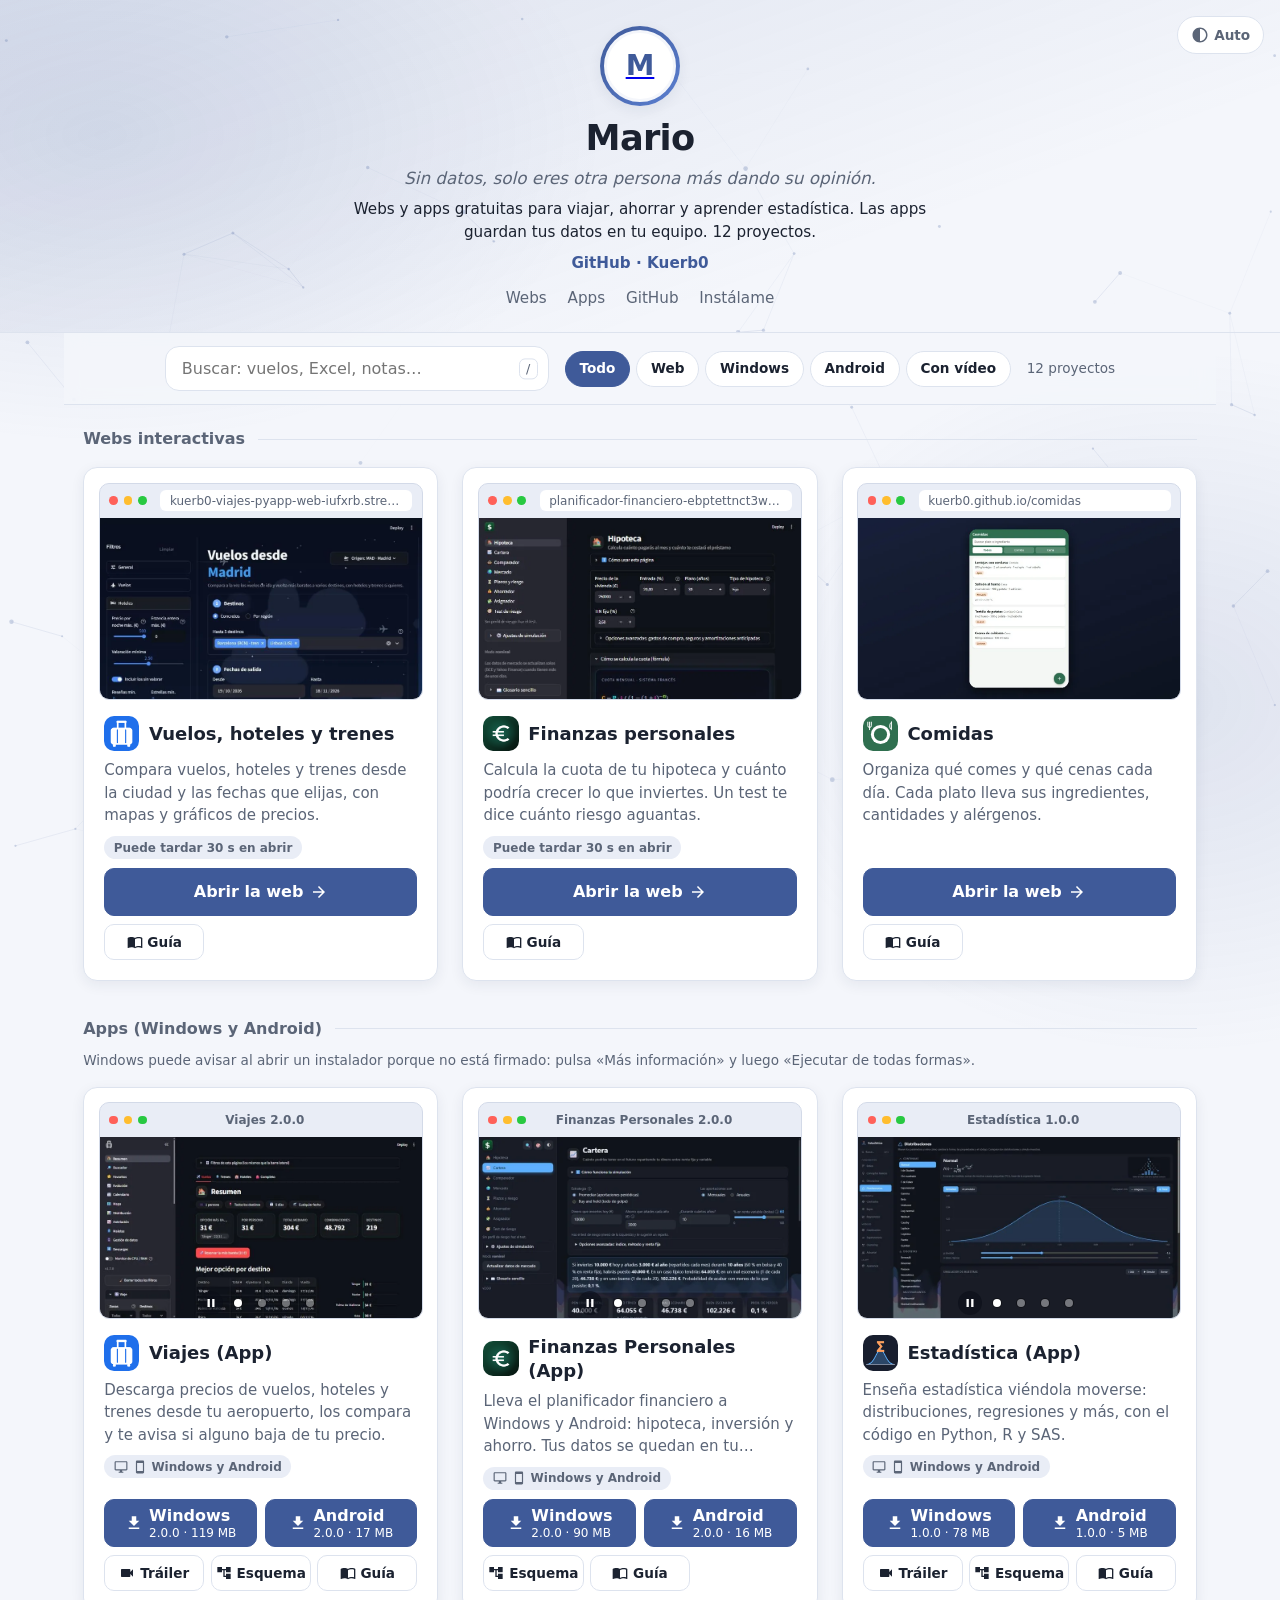
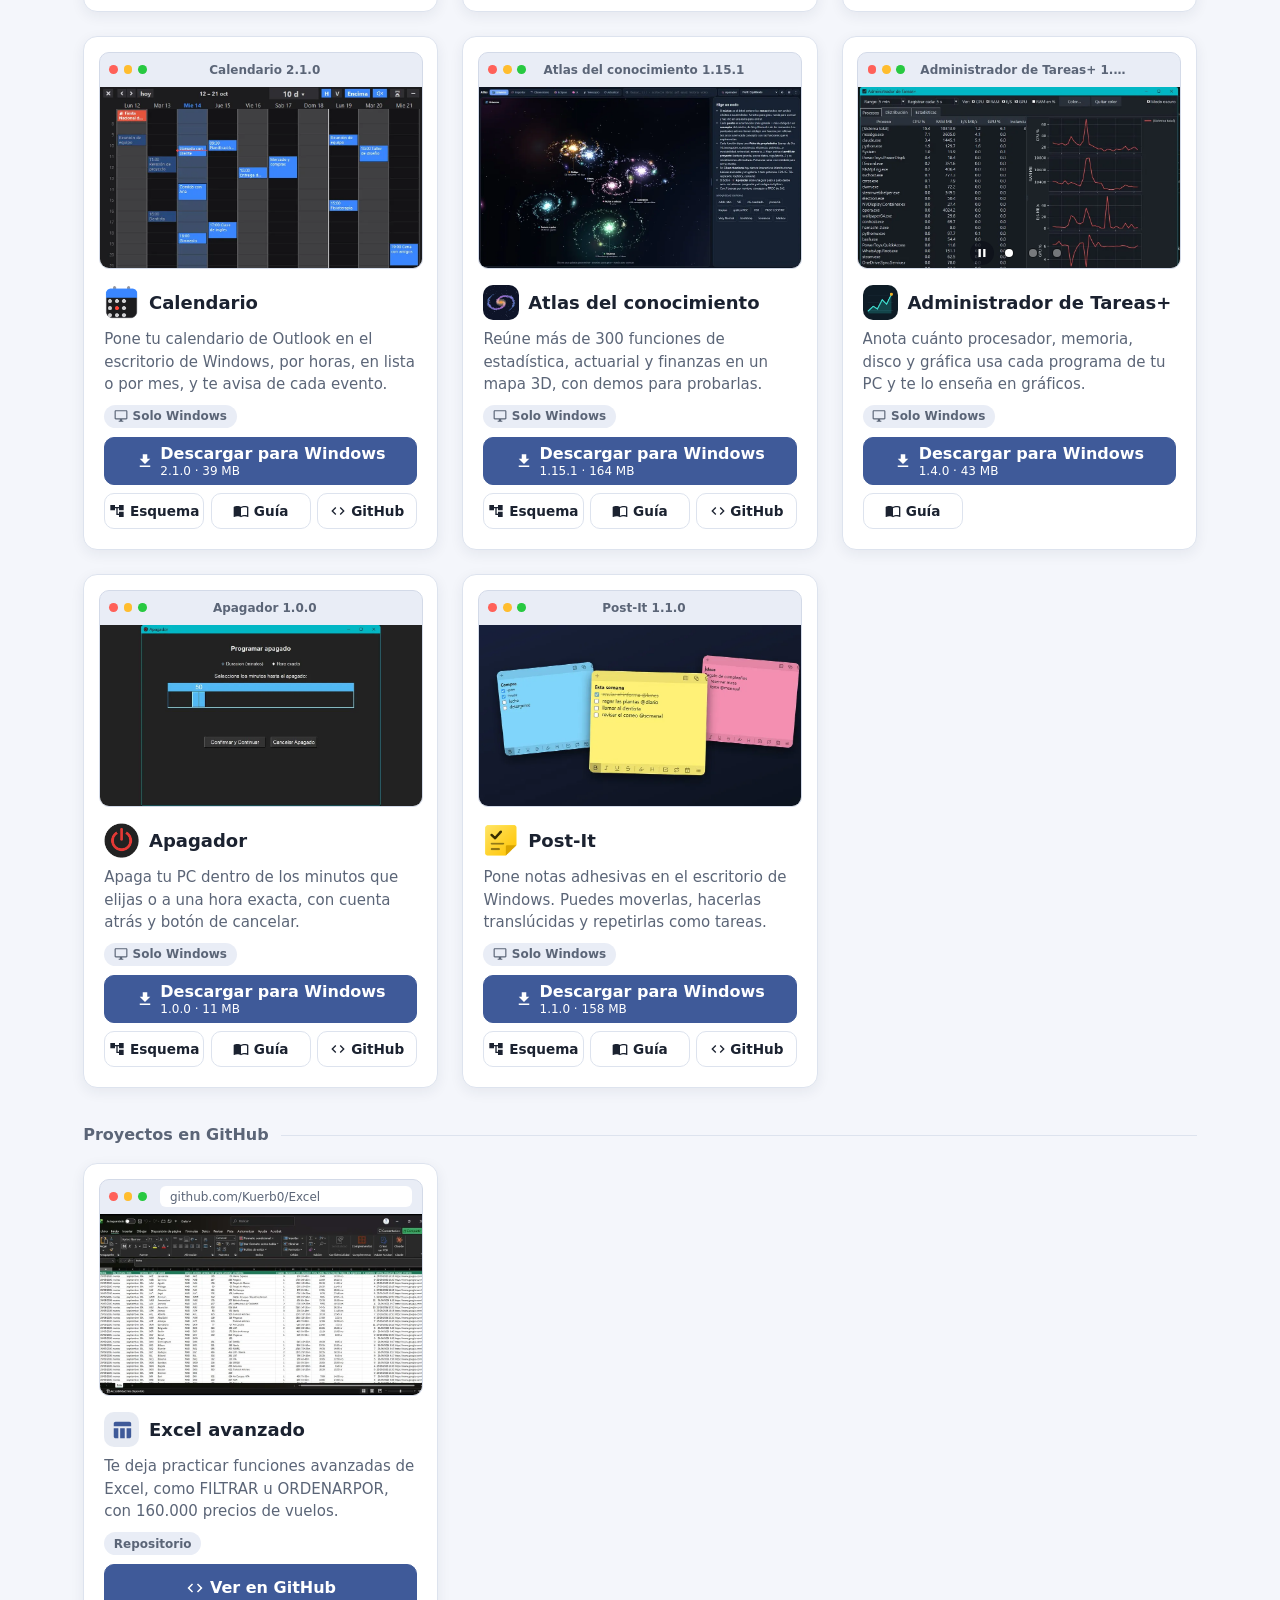
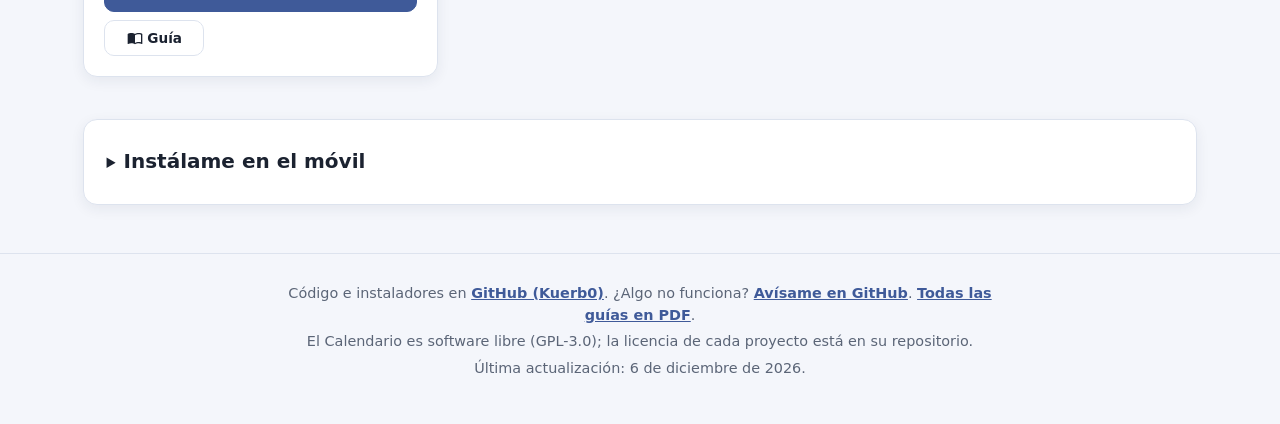
==== commit 55ea7d42: "Portal: página 404, índice de guías y sitemap - 404.html con buscador y vuelta al portal; los enlace" ====
--- a/index.html
+++ b/index.html
@@ -102,7 +102,7 @@
 </main>
 
 <footer class="pie">
-  <p>Código e instaladores en <a href="https://github.com/Kuerb0" target="_blank" rel="noopener">GitHub (Kuerb0)</a>. ¿Algo no funciona? <a href="https://github.com/Kuerb0/portal/issues" target="_blank" rel="noopener">Avísame en GitHub</a>.</p>
+  <p>Código e instaladores en <a href="https://github.com/Kuerb0" target="_blank" rel="noopener">GitHub (Kuerb0)</a>. ¿Algo no funciona? <a href="https://github.com/Kuerb0/portal/issues" target="_blank" rel="noopener">Avísame en GitHub</a>. <a href="guias/">Todas las guías en PDF</a>.</p>
   <p>El Calendario es software libre (GPL-3.0); la licencia de cada proyecto está en su repositorio.</p>
   <p id="actualizado"></p>
 </footer>
--- a/estilo.css
+++ b/estilo.css
@@ -220,3 +220,11 @@
 .sin-datos a{color:var(--acento);font-weight:600}
 .tarjeta.sin-entrada{animation:none}
 #rejilla:empty{min-height:100vh}   /* mientras llegan las tarjetas, Instálame y el pie esperan fuera de la vista: no saltan */
+
+/* ---- páginas sueltas: 404 e índice de guías */
+.no-existe,.guias-indice{max-width:40rem;margin:0 auto;padding:3rem 1.2rem}
+.no-existe .buscador{margin:1.5rem 0;max-width:none}
+.guias-indice ul{margin:1.5rem 0 0;padding:0;list-style:none;display:grid;gap:.5rem}
+.guias-indice li{display:flex;flex-wrap:wrap;justify-content:space-between;gap:.2rem 1rem;padding:.75rem 1rem;border:1px solid var(--borde);border-radius:var(--r-m);background:var(--tarjeta)}
+.guias-indice li a,.guias-indice>p>a{color:var(--acento);font-weight:600}
+.guias-indice li span{color:var(--suave);font-size:.9rem}
